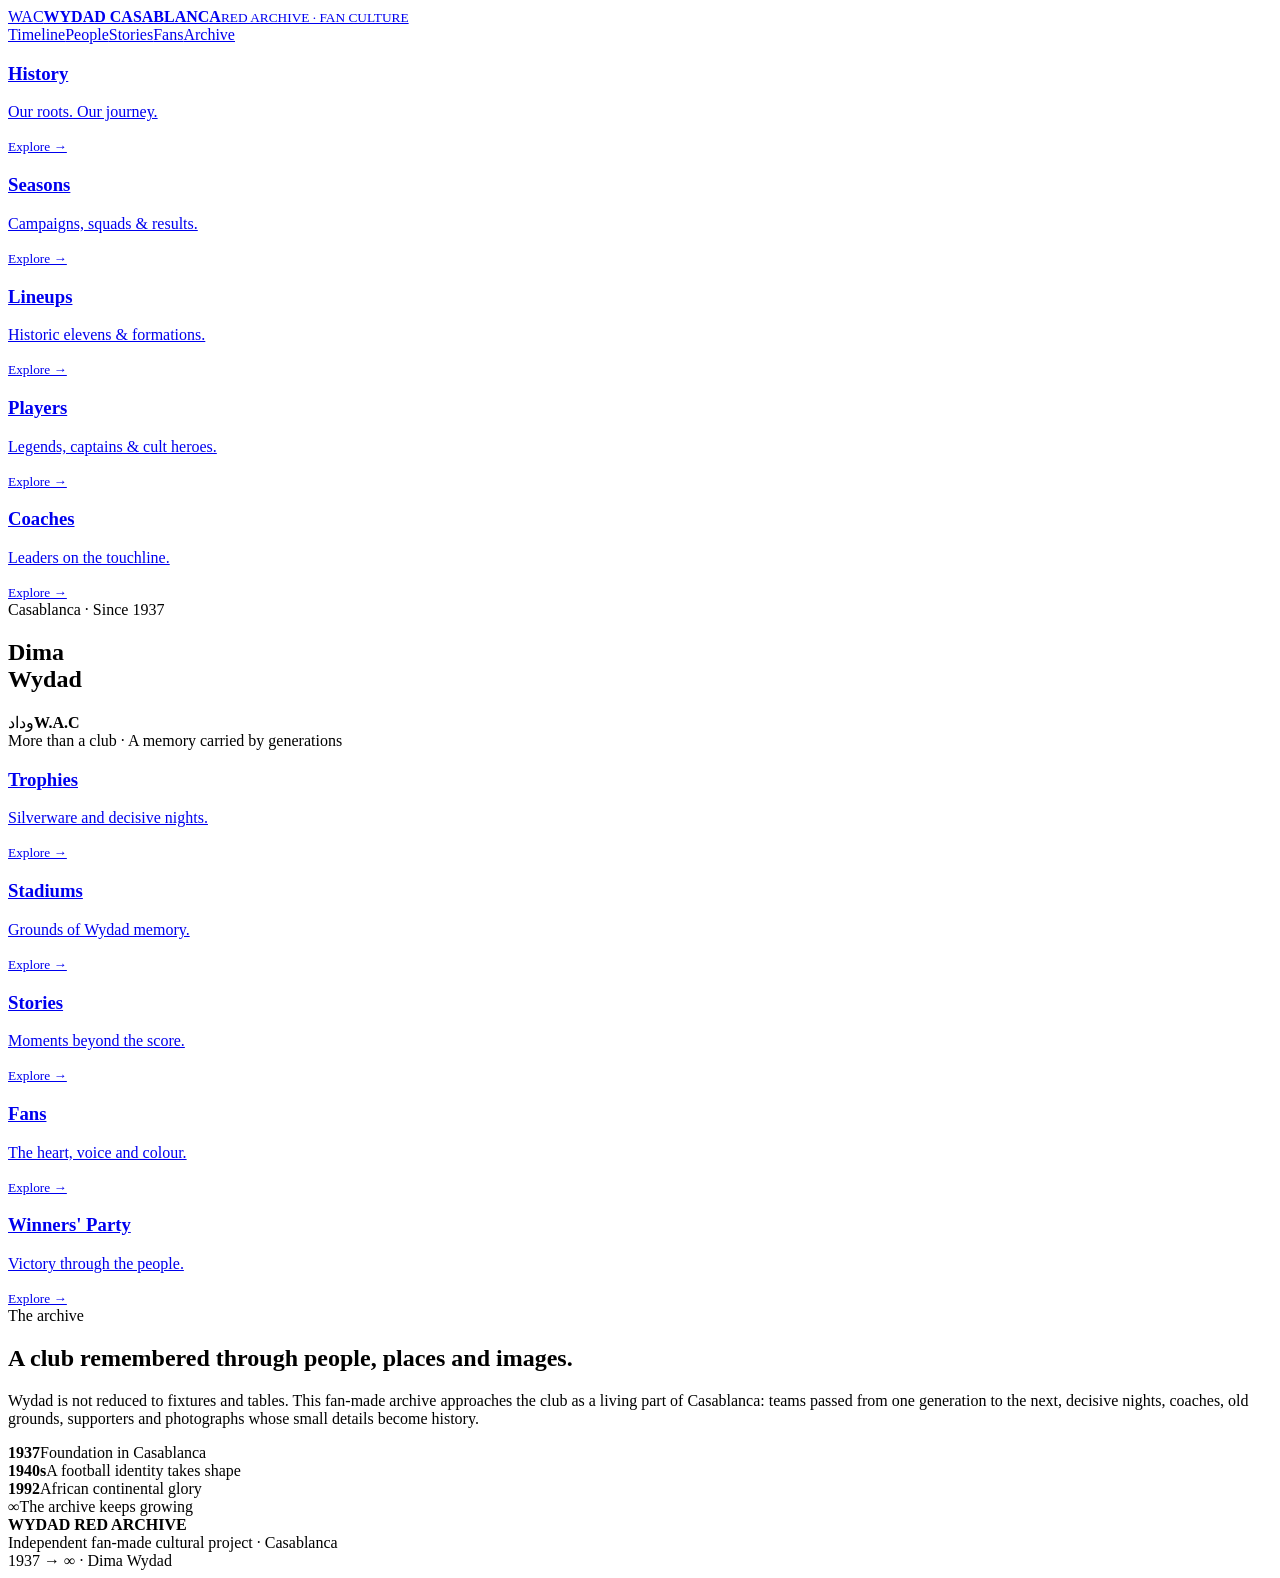
==== index.html @ 5809f703 "Publish Wydad Red Archive homepage" ====
<!doctype html><html lang="en"><head><meta charset="utf-8"><meta name="viewport" content="width=device-width,initial-scale=1"><meta name="theme-color" content="#070707"><title>Wydad Red Archive</title><meta name="description" content="Independent fan-made cultural and historical Wydad Casablanca archive."><link rel="stylesheet" href="site.css"></head><body>
<header class="topbar"><a class="brand" href="./"><span class="miniCrest">WAC</span><span><b>WYDAD CASABLANCA</b><small>RED ARCHIVE · FAN CULTURE</small></span></a><nav class="topnav"><a href="?s=history">Timeline</a><a href="?s=players">People</a><a href="?s=stories">Stories</a><a href="?s=fans">Fans</a><a href="?s=archive">Archive</a></nav></header>
<main id="app"></main><footer class="footer"><div><b>WYDAD RED ARCHIVE</b><br>Independent fan-made cultural project · Casablanca</div><div>1937 → ∞ · Dima Wydad</div></footer>
<script>
const sections={
history:['1937 → today','History','From a Casablanca sporting project to a national and continental institution, Wydad history is a sequence of generations rather than a single list of trophies.'],
seasons:['Campaign by campaign','Seasons','Every season leaves a visual language: a squad, a shirt, a coach, a decisive match and a terrace memory.'],
lineups:['Eleven names, one memory','Lineups','Historic teams become snapshots of an era: positions, shirts, captains, coaches and the tactical identity of each generation.'],
players:['The men in red','Players','Legends, captains, goal scorers, defenders, keepers and cult heroes — the people through whom supporters remember an era.'],
coaches:['Ideas from the touchline','Coaches','Coaches connect eras through ideas, discipline, personality and the teams they shaped.'],
trophies:['Glory','Trophies','Silverware is the visible trace of decisive nights, long campaigns and generations that turned ambition into memory.'],
stadiums:['Places that remember','Stadiums','Stade Philip, Benjelloun and the grounds of Casablanca are more than backdrops: they are part of the club’s visual memory.'],
stories:['Beyond the scoreboard','Stories','Long-form stories connect photographs to human context: a season, a match, a journey, a supporter or a forgotten detail.'],
fans:['The people are the spectacle','Fans','Supporter culture is history in its own right — songs, banners, colour, travel, rituals and collective memory.'],
party:['When Casablanca turns red',"Winners' Party",'Victory is not complete at the final whistle. Streets, terraces, flags, smoke and embraces become part of the title itself.']};
const cards=[['history','History','Our roots. Our journey.','photo2'],['seasons','Seasons','Campaigns, squads & results.','photo3'],['lineups','Lineups','Historic elevens & formations.','photo5'],['players','Players','Legends, captains & cult heroes.','photo4'],['coaches','Coaches','Leaders on the touchline.','photo2'],['trophies','Trophies','Silverware and decisive nights.','photo1'],['stadiums','Stadiums','Grounds of Wydad memory.','photo4'],['stories','Stories','Moments beyond the score.','photo2'],['fans','Fans','The heart, voice and colour.','photo3'],['party',"Winners' Party",'Victory through the people.','photo3']];
function link(s){return '?s='+s}
function home(){let left=cards.slice(0,5),right=cards.slice(5);let c=x=>`<a class="navcard ${x[3]}" href="${link(x[0])}"><h3>${x[1]}</h3><p>${x[2]}</p><small>Explore →</small></a>`;return `<section class="hero"><div class="side">${left.map(c).join('')}</div><div class="centerpiece"><div class="kicker">Casablanca · Since 1937</div><h1 class="hero-title">Dima<br>Wydad</h1><div class="redline"></div><div class="crestMark"><span>وداد</span><b>W.A.C</b></div><div class="tagline">More than a club · A memory carried by generations</div></div><div class="side">${right.map(c).join('')}</div></section><section class="section"><div class="eyebrow">The archive</div><h2>A club remembered through people, places and images.</h2><p class="lede">Wydad is not reduced to fixtures and tables. This fan-made archive approaches the club as a living part of Casablanca: teams passed from one generation to the next, decisive nights, coaches, old grounds, supporters and photographs whose small details become history.</p><div class="timeline"><div class="milestone"><strong>1937</strong><span>Foundation in Casablanca</span></div><div class="milestone"><strong>1940s</strong><span>A football identity takes shape</span></div><div class="milestone"><strong>1992</strong><span>African continental glory</span></div><div class="milestone"><strong>∞</strong><span>The archive keeps growing</span></div></div></section>`}
function page(k){let d=sections[k], imgs=['photo1','photo2','photo3','photo4','photo5','photo1'];return `<section class="pagehead ${k==='fans'||k==='party'?'photo3':k==='trophies'?'photo1':'photo2'}"><div class="copy"><div class="eyebrow">${d[0]}</div><h1>${d[1]}</h1><p>${d[2]}</p></div></section><section class="section"><div class="eyebrow">Curated section</div><h2>${d[1]} through the archive.</h2><p class="lede">This public edition establishes the structure and visual language. Verified names, dates, lineups, oral histories and additional photographs can be added progressively without redesigning the site.</p><div class="cards">${imgs.map((im,i)=>`<article class="card"><div class="img ${im}"></div><div class="body"><h3>${d[1]} · ${String(i+1).padStart(2,'0')}</h3><p>${d[2]}</p></div></article>`).join('')}</div><a class="cta" href="?s=archive">Open archive index →</a></section>`}
const archiveNames=["2003-01-1.jpg","2003-01.jpg","2003-200301.jpg","2003-2003madihi.jpg","2003-nainia-pic.jpg","2004-01-1.jpg","2004-01-2.jpg","2004-01.jpg","2004-deraaoui-pic.jpg","2004-gnf-04-05-0406-06.jpg","2004-talha.jpg","2005-04-01-2005.jpg","2005-16-05-2005b.jpg","2005-pinot-pic.jpg","2006-financebasket.jpg","2006-financefoot.jpg","2007-dsc-3111.jpg","2007-dsc-3152.jpg","2007-dsc-3154.jpg","2007-dsc-3186.jpg","2007-dsc-3213.jpg","2007-dsc-5231-1.jpg","2007-dsc-5336-1.jpg","2007-img-40181.jpg","2007-img-40221.jpg","2009-05012009.jpg","2009-2006-doulyazal-pic.jpg","2009-22072009.jpg","2009-dsc-0003.jpg","2009-dsc-3447.jpg","2010-dsc-6918.jpg","2010-dsc-6945.jpg","2010-dsc7846.jpg","2010-dsc7849.jpg","2010-dsc8072.jpg","2010-gb13122.jpg","2010-gb13138.jpg","2011-berrabeh1.jpg","2011-dsc-0900.jpg","2011-dsc-0944.jpg","2011-dsc-1123.jpg","2011-dsc-1165.jpg","2011-dsc-1195.jpg","2011-dsc-1345.jpg","2011-dsc-1356.jpg","2011-dsc-2023.jpg","2011-dsc-2055.jpg","2011-dsc-2093.jpg","2011-dsc-5005.jpg","2011-dsc-5097.jpg","2011-dsc-5162.jpg","2011-dsc-5221.jpg","2011-dsc-5588.jpg","2011-dsc-5708.jpg","2011-dsc-5855.jpg","2011-dsc-6594.jpg","2011-dsc-7075.jpg","2011-dsc-7209.jpg","2011-dsc0224.jpg","2011-dsc4141.jpg","2011-mat.jpg","basket-2012-basket2.jpg","basket-2012-basket3.jpg","belkhouja-belkhouja-1024.jpg","benjeloun-2007-img-3229.jpg","benjeloun-2010-22112009016.jpg","caf-92-caf-92.jpg","histoire-02.jpg","histoire-03.jpg","histoire-1939.jpg","histoire-1940.jpg","histoire-1941-1942.jpg","histoire-1947-2.jpg","histoire-1947.jpg","histoire-1948.jpg","histoire-1952.jpg","histoire-1953.jpg","histoire-1957.jpg","histoire-1965.jpg","histoire-1966.jpg","histoire-1969.jpg","histoire-1970.jpg","histoire-1971.jpg","histoire-1973.jpg","histoire-1977.jpg","histoire-1978.jpg","histoire-1978historique09.jpg","histoire-1992.jpg","histoire-1998.jpg","histoire-98-99.jpg","histoire-coupe70.jpg","histoire-cup92.jpg","histoire-hassan2-ben.gif","histoire-histoire1.jpg","histoire-histoire1953.jpg","histoire-historique07.jpg","histoire-lineup1966.jpg","histoire-lineup1973.jpg","histoire-ll1966.jpg","histoire-pere-jego.jpg","histoire-wac49.jpg","image1.jpg","philipimage15.jpg","players-benchrifa-bencherifa-1024x768.jpg","players-stademed52.jpg","players-talbi.jpg","stad-philip-philip2.jpg","stad-philip-wac49.jpg"];
function archive(){return `<section class="pagehead photo5"><div class="copy"><div class="eyebrow">Source collection</div><h1>Archive index</h1><p>${archiveNames.length} photographs and records from the supplied Wydad collection, organized as a foundation for a growing digital museum.</p></div></section><section class="section"><div class="archive-list">${archiveNames.map((n,i)=>`<div class="record"><b>${n}</b><small>Wydad archive record · ${String(i+1).padStart(3,'0')}</small></div>`).join('')}</div></section>`}
let s=new URLSearchParams(location.search).get('s');document.getElementById('app').innerHTML=s==='archive'?archive():sections[s]?page(s):home();
</script></body></html>
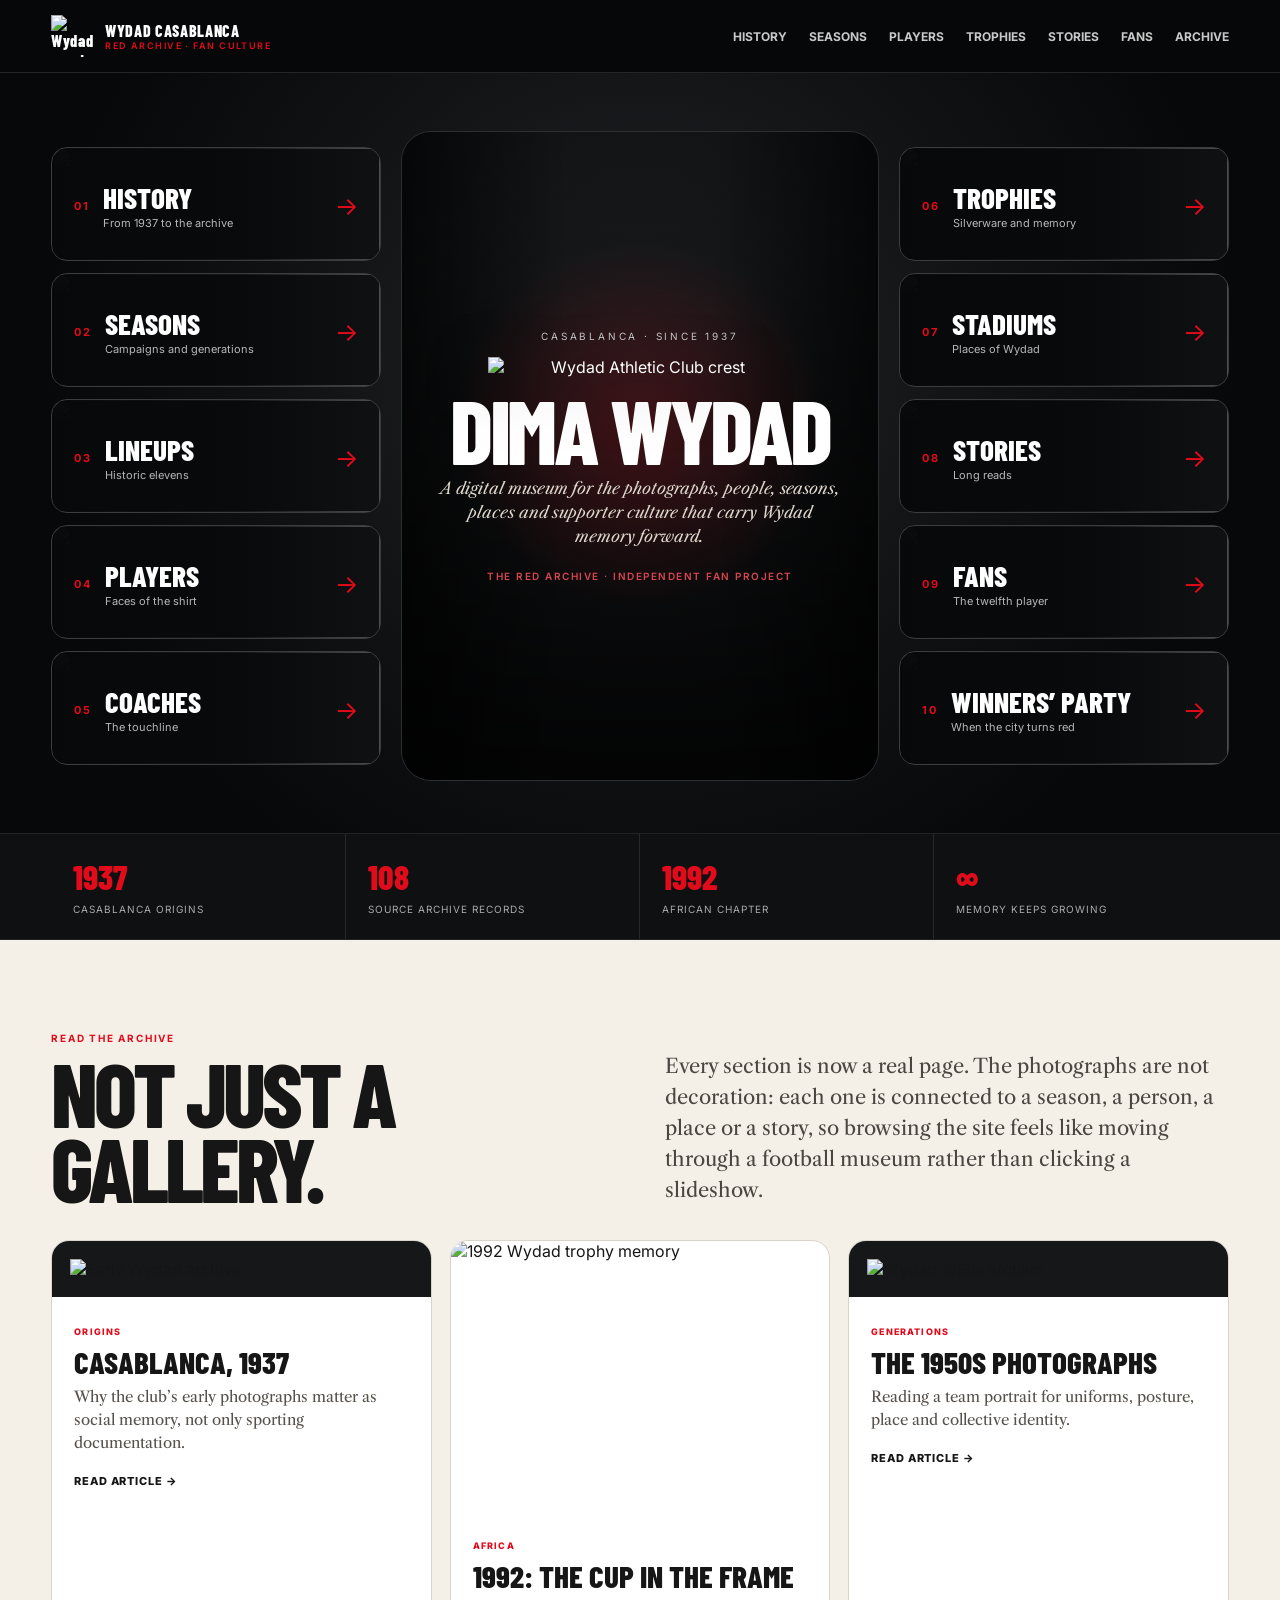
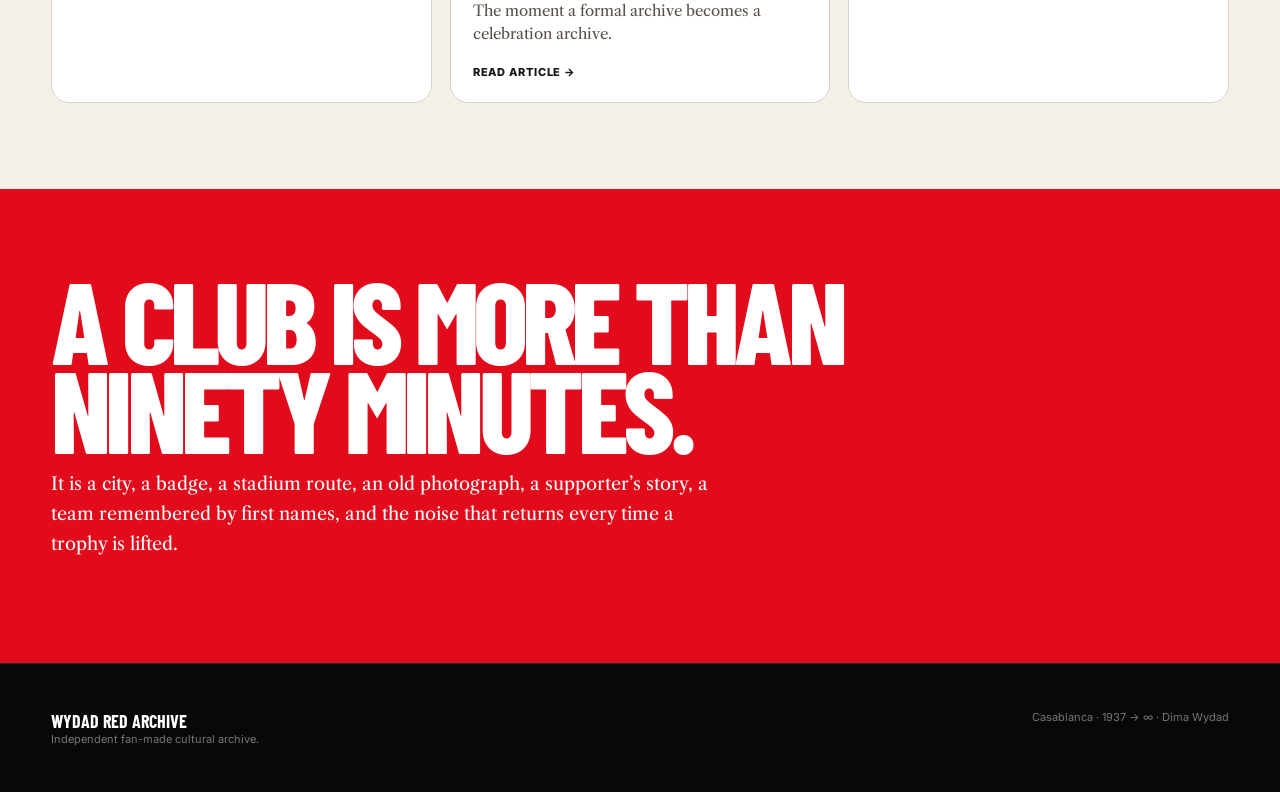
==== commit 379d1e7f: "Add files via upload" ====
--- a/index.html
+++ b/index.html
@@ -1,23 +1,8 @@
-<!doctype html><html lang="en"><head><meta charset="utf-8"><meta name="viewport" content="width=device-width,initial-scale=1"><meta name="theme-color" content="#070707"><title>Wydad Red Archive</title><meta name="description" content="Independent fan-made cultural and historical Wydad Casablanca archive."><link rel="stylesheet" href="site.css"></head><body>
-<header class="topbar"><a class="brand" href="./"><span class="miniCrest">WAC</span><span><b>WYDAD CASABLANCA</b><small>RED ARCHIVE · FAN CULTURE</small></span></a><nav class="topnav"><a href="?s=history">Timeline</a><a href="?s=players">People</a><a href="?s=stories">Stories</a><a href="?s=fans">Fans</a><a href="?s=archive">Archive</a></nav></header>
-<main id="app"></main><footer class="footer"><div><b>WYDAD RED ARCHIVE</b><br>Independent fan-made cultural project · Casablanca</div><div>1937 → ∞ · Dima Wydad</div></footer>
-<script>
-const sections={
-history:['1937 → today','History','From a Casablanca sporting project to a national and continental institution, Wydad history is a sequence of generations rather than a single list of trophies.'],
-seasons:['Campaign by campaign','Seasons','Every season leaves a visual language: a squad, a shirt, a coach, a decisive match and a terrace memory.'],
-lineups:['Eleven names, one memory','Lineups','Historic teams become snapshots of an era: positions, shirts, captains, coaches and the tactical identity of each generation.'],
-players:['The men in red','Players','Legends, captains, goal scorers, defenders, keepers and cult heroes — the people through whom supporters remember an era.'],
-coaches:['Ideas from the touchline','Coaches','Coaches connect eras through ideas, discipline, personality and the teams they shaped.'],
-trophies:['Glory','Trophies','Silverware is the visible trace of decisive nights, long campaigns and generations that turned ambition into memory.'],
-stadiums:['Places that remember','Stadiums','Stade Philip, Benjelloun and the grounds of Casablanca are more than backdrops: they are part of the club’s visual memory.'],
-stories:['Beyond the scoreboard','Stories','Long-form stories connect photographs to human context: a season, a match, a journey, a supporter or a forgotten detail.'],
-fans:['The people are the spectacle','Fans','Supporter culture is history in its own right — songs, banners, colour, travel, rituals and collective memory.'],
-party:['When Casablanca turns red',"Winners' Party",'Victory is not complete at the final whistle. Streets, terraces, flags, smoke and embraces become part of the title itself.']};
-const cards=[['history','History','Our roots. Our journey.','photo2'],['seasons','Seasons','Campaigns, squads & results.','photo3'],['lineups','Lineups','Historic elevens & formations.','photo5'],['players','Players','Legends, captains & cult heroes.','photo4'],['coaches','Coaches','Leaders on the touchline.','photo2'],['trophies','Trophies','Silverware and decisive nights.','photo1'],['stadiums','Stadiums','Grounds of Wydad memory.','photo4'],['stories','Stories','Moments beyond the score.','photo2'],['fans','Fans','The heart, voice and colour.','photo3'],['party',"Winners' Party",'Victory through the people.','photo3']];
-function link(s){return '?s='+s}
-function home(){let left=cards.slice(0,5),right=cards.slice(5);let c=x=>`<a class="navcard ${x[3]}" href="${link(x[0])}"><h3>${x[1]}</h3><p>${x[2]}</p><small>Explore →</small></a>`;return `<section class="hero"><div class="side">${left.map(c).join('')}</div><div class="centerpiece"><div class="kicker">Casablanca · Since 1937</div><h1 class="hero-title">Dima<br>Wydad</h1><div class="redline"></div><div class="crestMark"><span>وداد</span><b>W.A.C</b></div><div class="tagline">More than a club · A memory carried by generations</div></div><div class="side">${right.map(c).join('')}</div></section><section class="section"><div class="eyebrow">The archive</div><h2>A club remembered through people, places and images.</h2><p class="lede">Wydad is not reduced to fixtures and tables. This fan-made archive approaches the club as a living part of Casablanca: teams passed from one generation to the next, decisive nights, coaches, old grounds, supporters and photographs whose small details become history.</p><div class="timeline"><div class="milestone"><strong>1937</strong><span>Foundation in Casablanca</span></div><div class="milestone"><strong>1940s</strong><span>A football identity takes shape</span></div><div class="milestone"><strong>1992</strong><span>African continental glory</span></div><div class="milestone"><strong>∞</strong><span>The archive keeps growing</span></div></div></section>`}
-function page(k){let d=sections[k], imgs=['photo1','photo2','photo3','photo4','photo5','photo1'];return `<section class="pagehead ${k==='fans'||k==='party'?'photo3':k==='trophies'?'photo1':'photo2'}"><div class="copy"><div class="eyebrow">${d[0]}</div><h1>${d[1]}</h1><p>${d[2]}</p></div></section><section class="section"><div class="eyebrow">Curated section</div><h2>${d[1]} through the archive.</h2><p class="lede">This public edition establishes the structure and visual language. Verified names, dates, lineups, oral histories and additional photographs can be added progressively without redesigning the site.</p><div class="cards">${imgs.map((im,i)=>`<article class="card"><div class="img ${im}"></div><div class="body"><h3>${d[1]} · ${String(i+1).padStart(2,'0')}</h3><p>${d[2]}</p></div></article>`).join('')}</div><a class="cta" href="?s=archive">Open archive index →</a></section>`}
-const archiveNames=["2003-01-1.jpg","2003-01.jpg","2003-200301.jpg","2003-2003madihi.jpg","2003-nainia-pic.jpg","2004-01-1.jpg","2004-01-2.jpg","2004-01.jpg","2004-deraaoui-pic.jpg","2004-gnf-04-05-0406-06.jpg","2004-talha.jpg","2005-04-01-2005.jpg","2005-16-05-2005b.jpg","2005-pinot-pic.jpg","2006-financebasket.jpg","2006-financefoot.jpg","2007-dsc-3111.jpg","2007-dsc-3152.jpg","2007-dsc-3154.jpg","2007-dsc-3186.jpg","2007-dsc-3213.jpg","2007-dsc-5231-1.jpg","2007-dsc-5336-1.jpg","2007-img-40181.jpg","2007-img-40221.jpg","2009-05012009.jpg","2009-2006-doulyazal-pic.jpg","2009-22072009.jpg","2009-dsc-0003.jpg","2009-dsc-3447.jpg","2010-dsc-6918.jpg","2010-dsc-6945.jpg","2010-dsc7846.jpg","2010-dsc7849.jpg","2010-dsc8072.jpg","2010-gb13122.jpg","2010-gb13138.jpg","2011-berrabeh1.jpg","2011-dsc-0900.jpg","2011-dsc-0944.jpg","2011-dsc-1123.jpg","2011-dsc-1165.jpg","2011-dsc-1195.jpg","2011-dsc-1345.jpg","2011-dsc-1356.jpg","2011-dsc-2023.jpg","2011-dsc-2055.jpg","2011-dsc-2093.jpg","2011-dsc-5005.jpg","2011-dsc-5097.jpg","2011-dsc-5162.jpg","2011-dsc-5221.jpg","2011-dsc-5588.jpg","2011-dsc-5708.jpg","2011-dsc-5855.jpg","2011-dsc-6594.jpg","2011-dsc-7075.jpg","2011-dsc-7209.jpg","2011-dsc0224.jpg","2011-dsc4141.jpg","2011-mat.jpg","basket-2012-basket2.jpg","basket-2012-basket3.jpg","belkhouja-belkhouja-1024.jpg","benjeloun-2007-img-3229.jpg","benjeloun-2010-22112009016.jpg","caf-92-caf-92.jpg","histoire-02.jpg","histoire-03.jpg","histoire-1939.jpg","histoire-1940.jpg","histoire-1941-1942.jpg","histoire-1947-2.jpg","histoire-1947.jpg","histoire-1948.jpg","histoire-1952.jpg","histoire-1953.jpg","histoire-1957.jpg","histoire-1965.jpg","histoire-1966.jpg","histoire-1969.jpg","histoire-1970.jpg","histoire-1971.jpg","histoire-1973.jpg","histoire-1977.jpg","histoire-1978.jpg","histoire-1978historique09.jpg","histoire-1992.jpg","histoire-1998.jpg","histoire-98-99.jpg","histoire-coupe70.jpg","histoire-cup92.jpg","histoire-hassan2-ben.gif","histoire-histoire1.jpg","histoire-histoire1953.jpg","histoire-historique07.jpg","histoire-lineup1966.jpg","histoire-lineup1973.jpg","histoire-ll1966.jpg","histoire-pere-jego.jpg","histoire-wac49.jpg","image1.jpg","philipimage15.jpg","players-benchrifa-bencherifa-1024x768.jpg","players-stademed52.jpg","players-talbi.jpg","stad-philip-philip2.jpg","stad-philip-wac49.jpg"];
-function archive(){return `<section class="pagehead photo5"><div class="copy"><div class="eyebrow">Source collection</div><h1>Archive index</h1><p>${archiveNames.length} photographs and records from the supplied Wydad collection, organized as a foundation for a growing digital museum.</p></div></section><section class="section"><div class="archive-list">${archiveNames.map((n,i)=>`<div class="record"><b>${n}</b><small>Wydad archive record · ${String(i+1).padStart(3,'0')}</small></div>`).join('')}</div></section>`}
-let s=new URLSearchParams(location.search).get('s');document.getElementById('app').innerHTML=s==='archive'?archive():sections[s]?page(s):home();
-</script></body></html>+<!doctype html><html lang="en"><head><meta charset="utf-8"><meta name="viewport" content="width=device-width,initial-scale=1"><meta name="theme-color" content="#08090a"><title>Home — Wydad Red Archive</title><meta name="description" content="Independent fan-made archive about Wydad Casablanca history, players, seasons, places and supporter culture."><link rel="stylesheet" href="site.css"></head><body><header class="top"><div class="shell topin"><a class="brand" href="index.html"><img src="assets/images/wydad-logo.svg" alt="Wydad crest"><span>WYDAD CASABLANCA<small>RED ARCHIVE · FAN CULTURE</small></span></a><nav class="nav"><a class="" href="history.html">History</a><a class="" href="seasons.html">Seasons</a><a class="" href="players.html">Players</a><a class="" href="trophies.html">Trophies</a><a class="" href="stories.html">Stories</a><a class="" href="fans.html">Fans</a><a class="" href="archive.html">Archive</a></nav></div></header><main><section class="portal"><div class="shell portal-grid"><div class="stack"><a class="navcard" href="history.html"><img src="assets/images/histoire-02.jpg" alt=""><div class="in"><span class="num">01</span><div><h3>History</h3><p>From 1937 to the archive</p></div><span class="arrow">→</span></div></a><a class="navcard" href="seasons.html"><img src="assets/images/2011-dsc-0944.jpg" alt=""><div class="in"><span class="num">02</span><div><h3>Seasons</h3><p>Campaigns and generations</p></div><span class="arrow">→</span></div></a><a class="navcard" href="lineups.html"><img src="assets/images/histoire-lineup1973.jpg" alt=""><div class="in"><span class="num">03</span><div><h3>Lineups</h3><p>Historic elevens</p></div><span class="arrow">→</span></div></a><a class="navcard" href="players.html"><img src="assets/images/players-benchrifa-bencherifa-1024x768.jpg" alt=""><div class="in"><span class="num">04</span><div><h3>Players</h3><p>Faces of the shirt</p></div><span class="arrow">→</span></div></a><a class="navcard" href="coaches.html"><img src="assets/images/histoire-pere-jego.jpg" alt=""><div class="in"><span class="num">05</span><div><h3>Coaches</h3><p>The touchline</p></div><span class="arrow">→</span></div></a></div><div class="core"><div class="corein"><div class="kicker">Casablanca · since 1937</div><img class="crest" src="assets/images/wydad-logo.svg" alt="Wydad Athletic Club crest"><h1>Dima Wydad</h1><p>A digital museum for the photographs, people, seasons, places and supporter culture that carry Wydad memory forward.</p><div class="meta">THE RED ARCHIVE · INDEPENDENT FAN PROJECT</div></div></div><div class="stack"><a class="navcard" href="trophies.html"><img src="assets/images/caf-92-caf-92.jpg" alt=""><div class="in"><span class="num">06</span><div><h3>Trophies</h3><p>Silverware and memory</p></div><span class="arrow">→</span></div></a><a class="navcard" href="stadiums.html"><img src="assets/images/stad-philip-philip2.jpg" alt=""><div class="in"><span class="num">07</span><div><h3>Stadiums</h3><p>Places of Wydad</p></div><span class="arrow">→</span></div></a><a class="navcard" href="stories.html"><img src="assets/images/histoire-1952.jpg" alt=""><div class="in"><span class="num">08</span><div><h3>Stories</h3><p>Long reads</p></div><span class="arrow">→</span></div></a><a class="navcard" href="fans.html"><img src="assets/images/2011-dsc-5162.jpg" alt=""><div class="in"><span class="num">09</span><div><h3>Fans</h3><p>The twelfth player</p></div><span class="arrow">→</span></div></a><a class="navcard" href="party.html"><img src="assets/images/2011-dsc-5221.jpg" alt=""><div class="in"><span class="num">10</span><div><h3>Winners’ Party</h3><p>When the city turns red</p></div><span class="arrow">→</span></div></a></div></div></section>
+<section class="bar"><div class="shell barin"><div class="stat"><b>1937</b><span>Casablanca origins</span></div><div class="stat"><b>108</b><span>Source archive records</span></div><div class="stat"><b>1992</b><span>African chapter</span></div><div class="stat"><b>∞</b><span>Memory keeps growing</span></div></div></section>
+<section class="section paper"><div class="shell"><div class="sectionhead"><div><span class="eyebrow">Read the archive</span><h2>Not just a gallery.</h2></div><p>Every section is now a real page. The photographs are not decoration: each one is connected to a season, a person, a place or a story, so browsing the site feels like moving through a football museum rather than clicking a slideshow.</p></div><div class="featuregrid">
+<a class="feature" href="stories/casablanca-1937.html"><img class="natural" src="assets/images/histoire-1947.jpg" alt="Early Wydad archive"><div class="featurecopy"><span class="tag">Origins</span><h3>Casablanca, 1937</h3><p>Why the club’s early photographs matter as social memory, not only sporting documentation.</p><span class="read">Read article →</span></div></a>
+<a class="feature" href="stories/africa-1992.html"><img src="assets/images/histoire-cup92.jpg" alt="1992 Wydad trophy memory"><div class="featurecopy"><span class="tag">Africa</span><h3>1992: the cup in the frame</h3><p>The moment a formal archive becomes a celebration archive.</p><span class="read">Read article →</span></div></a>
+<a class="feature" href="stories/generations-1950s.html"><img class="natural" src="assets/images/histoire-1957.jpg" alt="Wydad 1950s archive"><div class="featurecopy"><span class="tag">Generations</span><h3>The 1950s photographs</h3><p>Reading a team portrait for uniforms, posture, place and collective identity.</p><span class="read">Read article →</span></div></a>
+</div></div></section>
+<section class="manifesto"><div class="shell"><blockquote>A club is more than ninety minutes.</blockquote><p>It is a city, a badge, a stadium route, an old photograph, a supporter’s story, a team remembered by first names, and the noise that returns every time a trophy is lifted.</p></div></section></main><footer class="footer"><div class="shell footerin"><div><b>Wydad Red Archive</b><br>Independent fan-made cultural archive.</div><div>Casablanca · 1937 → ∞ · Dima Wydad</div></div></footer></body></html>
--- a/site.css
+++ b/site.css
@@ -0,0 +1,5 @@
+@import url('https://fonts.googleapis.com/css2?family=Barlow+Condensed:wght@500;600;700;800&family=Inter:wght@400;500;600;700&family=Libre+Caslon+Text:ital,wght@0,400;0,700;1,400&display=swap');
+:root{--red:#e10b1b;--red2:#a30613;--ink:#0a0b0c;--ink2:#151719;--paper:#f4f0e8;--white:#fff;--muted:#a9aaad;--line:#2a2c2f;--display:'Barlow Condensed',Impact,sans-serif;--sans:Inter,Arial,sans-serif;--serif:'Libre Caslon Text',Georgia,serif}
+*{box-sizing:border-box}html{scroll-behavior:smooth}body{margin:0;background:var(--ink);color:#fff;font-family:var(--sans)}a{color:inherit;text-decoration:none}img{display:block;max-width:100%}.shell{width:min(1180px,92vw);margin:auto}.top{position:sticky;top:0;z-index:50;background:rgba(7,8,9,.94);backdrop-filter:blur(12px);border-bottom:1px solid #232528}.topin{height:72px;display:flex;align-items:center;justify-content:space-between;gap:28px}.brand{display:flex;align-items:center;gap:12px;font-family:var(--display);font-weight:800;letter-spacing:.04em}.brand img{width:42px;height:42px}.brand small{display:block;color:var(--red);font:600 9px var(--sans);letter-spacing:.16em}.nav{display:flex;gap:22px;font-size:12px;font-weight:700;text-transform:uppercase}.nav a{opacity:.78}.nav a:hover,.nav a.active{opacity:1;color:#fff}.nav a:hover:after,.nav a.active:after{content:'';display:block;height:2px;background:var(--red);margin-top:8px}.portal{padding:28px 0 22px;background:radial-gradient(circle at 50% 38%,#24272a 0,#111315 42%,#070809 75%);min-height:760px;display:grid;align-items:center}.portal-grid{display:grid;grid-template-columns:minmax(250px,1fr) minmax(390px,1.45fr) minmax(250px,1fr);gap:20px;align-items:center}.stack{display:grid;gap:12px}.navcard{position:relative;min-height:114px;border:1px solid #393c40;border-radius:16px;overflow:hidden;background:#111315;isolation:isolate}.navcard img{position:absolute;inset:0;width:100%;height:100%;object-fit:cover;filter:grayscale(.55) contrast(1.08);opacity:.42;z-index:-2}.navcard:after{content:'';position:absolute;inset:0;background:linear-gradient(90deg,rgba(7,8,9,.98) 0,rgba(7,8,9,.84) 58%,rgba(7,8,9,.2));z-index:-1}.navcard .in{padding:22px 22px 18px;display:flex;align-items:center;gap:14px;height:100%}.num{color:var(--red);font:700 11px var(--sans);letter-spacing:.14em}.navcard h3{font:800 29px/1 var(--display);text-transform:uppercase;margin:0 0 4px}.navcard p{margin:0;color:#b5b7ba;font-size:11px}.arrow{margin-left:auto;font-size:25px;color:var(--red);transition:.2s}.navcard:hover{border-color:#72767c;transform:translateY(-2px)}.navcard:hover .arrow{transform:translateX(4px)}.core{min-height:650px;border:1px solid #2d3033;border-radius:30px;display:grid;place-items:center;text-align:center;position:relative;overflow:hidden;background:linear-gradient(180deg,rgba(0,0,0,.18),rgba(0,0,0,.75)),url('assets/images/2011-dsc-5588.webp') center/cover}.core:before{content:'';position:absolute;inset:0;background:radial-gradient(circle at 50% 45%,rgba(225,11,27,.22),transparent 43%),linear-gradient(90deg,rgba(0,0,0,.6),transparent 35%,transparent 65%,rgba(0,0,0,.6))}.corein{position:relative;z-index:2;padding:35px}.crest{width:min(340px,75%);margin:15px auto 18px;filter:drop-shadow(0 15px 30px rgba(0,0,0,.7))}.kicker{font-size:10px;text-transform:uppercase;letter-spacing:.28em;color:#c4c6c8}.core h1{font:800 clamp(62px,7vw,106px)/.78 var(--display);text-transform:uppercase;letter-spacing:-.04em;margin:17px 0 12px}.core p{font:italic 16px/1.5 var(--serif);color:#ddd6cc;max-width:520px;margin:auto}.core .meta{margin-top:22px;font:600 10px var(--sans);letter-spacing:.15em;color:#d74651}.bar{border-top:1px solid #222;border-bottom:1px solid #222;background:#0e1011}.barin{display:grid;grid-template-columns:repeat(4,1fr)}.stat{padding:22px;border-right:1px solid #26282b}.stat:last-child{border-right:0}.stat b{font:800 34px var(--display);color:var(--red);display:block}.stat span{font-size:10px;color:#aaa;text-transform:uppercase;letter-spacing:.1em}.section{padding:86px 0}.paper{background:var(--paper);color:#161616}.sectionhead{display:grid;grid-template-columns:1fr 1fr;gap:50px;margin-bottom:34px;align-items:end}.eyebrow{color:var(--red);font-size:10px;text-transform:uppercase;letter-spacing:.18em;font-weight:700}.sectionhead h2,.pagehero h1{font:800 clamp(58px,7vw,102px)/.84 var(--display);letter-spacing:-.045em;text-transform:uppercase;margin:9px 0 0}.sectionhead p{font:20px/1.55 var(--serif);margin:0;color:#4a4641}.featuregrid{display:grid;grid-template-columns:repeat(12,1fr);gap:18px}.feature{grid-column:span 4;background:#fff;border:1px solid #d9d4cb;border-radius:18px;overflow:hidden}.feature img{width:100%;height:270px;object-fit:cover}.feature .natural{height:auto;max-height:340px;object-fit:contain;background:#151719;padding:18px}.featurecopy{padding:22px}.feature h3{font:800 31px/1 var(--display);text-transform:uppercase;margin:7px 0 8px}.feature p{font:15px/1.55 var(--serif);color:#57514b;margin:0 0 15px}.tag{font-size:9px;letter-spacing:.13em;text-transform:uppercase;color:var(--red);font-weight:800}.read{font-size:11px;font-weight:800;text-transform:uppercase;letter-spacing:.08em}.manifesto{padding:86px 0;background:var(--red);color:#fff}.manifesto blockquote{font:800 clamp(60px,9vw,138px)/.77 var(--display);letter-spacing:-.05em;text-transform:uppercase;margin:0;max-width:1050px}.manifesto p{max-width:680px;font:18px/1.65 var(--serif)}.pagehero{padding:92px 0 58px;border-bottom:1px solid #25272a;background:radial-gradient(circle at 80% 20%,rgba(225,11,27,.18),transparent 30%),#0a0b0c}.pagehero .dek{max-width:820px;font:22px/1.5 var(--serif);color:#c4bdb5}.content{padding:70px 0}.articlegrid{display:grid;grid-template-columns:minmax(0,1.6fr) minmax(240px,.6fr);gap:70px}.prose{font:18px/1.8 var(--serif);color:#d9d7d3}.prose p{margin:0 0 1.35em}.prose h2{font:800 42px/1 var(--display);text-transform:uppercase;color:#fff;margin:1.5em 0 .5em}.prose .lead{font-size:25px;color:#fff}.archivefigure{margin:34px 0;padding:18px;background:#111315;border:1px solid #2d3033;border-radius:16px}.archivefigure img{margin:auto;max-height:680px;object-fit:contain}.archivefigure figcaption{font:10px/1.5 var(--sans);color:#85888c;margin-top:12px;letter-spacing:.04em}.aside{position:sticky;top:96px;height:max-content;border-top:2px solid var(--red);padding-top:18px}.aside h4{font:800 24px var(--display);text-transform:uppercase;margin:0 0 12px}.aside ul{list-style:none;padding:0;margin:0}.aside li{border-bottom:1px solid #26282b;padding:11px 0;font-size:12px}.aside a:hover{color:var(--red)}.timeline{display:grid;gap:0}.timeline article{display:grid;grid-template-columns:140px 1fr;gap:30px;padding:28px 0;border-top:1px solid #2a2c2f}.timeline .year{font:800 46px var(--display);color:var(--red)}.timeline h3{font:800 30px var(--display);text-transform:uppercase;margin:3px 0 5px}.timeline p{font:16px/1.65 var(--serif);color:#c7c3be;margin:0}.gallery{display:grid;grid-template-columns:repeat(3,1fr);gap:16px}.gallery a{background:#111315;border:1px solid #2b2d30;border-radius:13px;overflow:hidden}.gallery img{width:100%;height:245px;object-fit:cover}.gallery .natural{object-fit:contain;background:#1a1c1e;padding:12px}.cap{padding:14px}.cap b{font:700 19px var(--display);text-transform:uppercase}.cap span{display:block;color:#777;font-size:9px;margin-top:5px;text-transform:uppercase;letter-spacing:.08em}.partyhero{min-height:72vh;display:grid;place-items:center;text-align:center;background:linear-gradient(0deg,rgba(0,0,0,.85),rgba(0,0,0,.05)),url('assets/images/2011-dsc-5221.webp') center/cover;position:relative}.partyhero h1{font:800 clamp(80px,14vw,190px)/.72 var(--display);text-transform:uppercase;letter-spacing:-.06em;margin:0;text-shadow:0 8px 30px #000}.partyhero p{font:20px/1.5 var(--serif);max-width:700px;margin:20px auto}.btn{display:inline-block;border:1px solid #fff;border-radius:999px;padding:11px 18px;font-size:10px;font-weight:800;letter-spacing:.1em;text-transform:uppercase}.btn:hover{background:#fff;color:#111}.footer{padding:46px 0;border-top:1px solid #232528;background:#070809;color:#777;font-size:11px}.footerin{display:flex;justify-content:space-between;gap:30px}.footer b{color:#fff;font:700 18px var(--display);text-transform:uppercase}.notice{background:#151719;border-left:3px solid var(--red);padding:16px 18px;color:#aeb0b3;font-size:12px;margin:24px 0}.storycards{display:grid;grid-template-columns:repeat(2,1fr);gap:20px}.storycard{display:grid;grid-template-columns:180px 1fr;border:1px solid #2b2d30;border-radius:16px;overflow:hidden;background:#111315}.storycard img{width:100%;height:100%;min-height:180px;object-fit:cover}.storycard .scopy{padding:22px}.storycard h3{font:800 30px/1 var(--display);text-transform:uppercase;margin:6px 0}.storycard p{color:#aaa;font:14px/1.55 var(--serif)}
+@media(max-width:1000px){.portal-grid{grid-template-columns:1fr 1fr}.core{grid-column:1/-1;grid-row:1;min-height:560px}.stack{grid-row:2}.sectionhead,.articlegrid{grid-template-columns:1fr}.aside{position:static}.feature{grid-column:span 6}.gallery{grid-template-columns:repeat(2,1fr)}.storycards{grid-template-columns:1fr}.nav{overflow:auto;max-width:62vw}.barin{grid-template-columns:repeat(2,1fr)}}
+@media(max-width:650px){.nav{display:none}.topin{height:64px}.portal{padding-top:16px}.portal-grid{grid-template-columns:1fr}.core{grid-column:1;min-height:430px;border-radius:20px}.stack{grid-column:1}.navcard{min-height:96px}.crest{width:230px}.core h1{font-size:64px}.barin{grid-template-columns:1fr 1fr}.stat{padding:16px}.section{padding:58px 0}.sectionhead{gap:18px}.featuregrid{display:block}.feature{margin-bottom:16px}.feature img{height:240px}.articlegrid{gap:30px}.prose{font-size:17px}.timeline article{grid-template-columns:1fr;gap:6px}.gallery{grid-template-columns:1fr}.storycard{grid-template-columns:1fr}.storycard img{height:220px}.footerin{display:block}.footerin>div+div{margin-top:18px}}
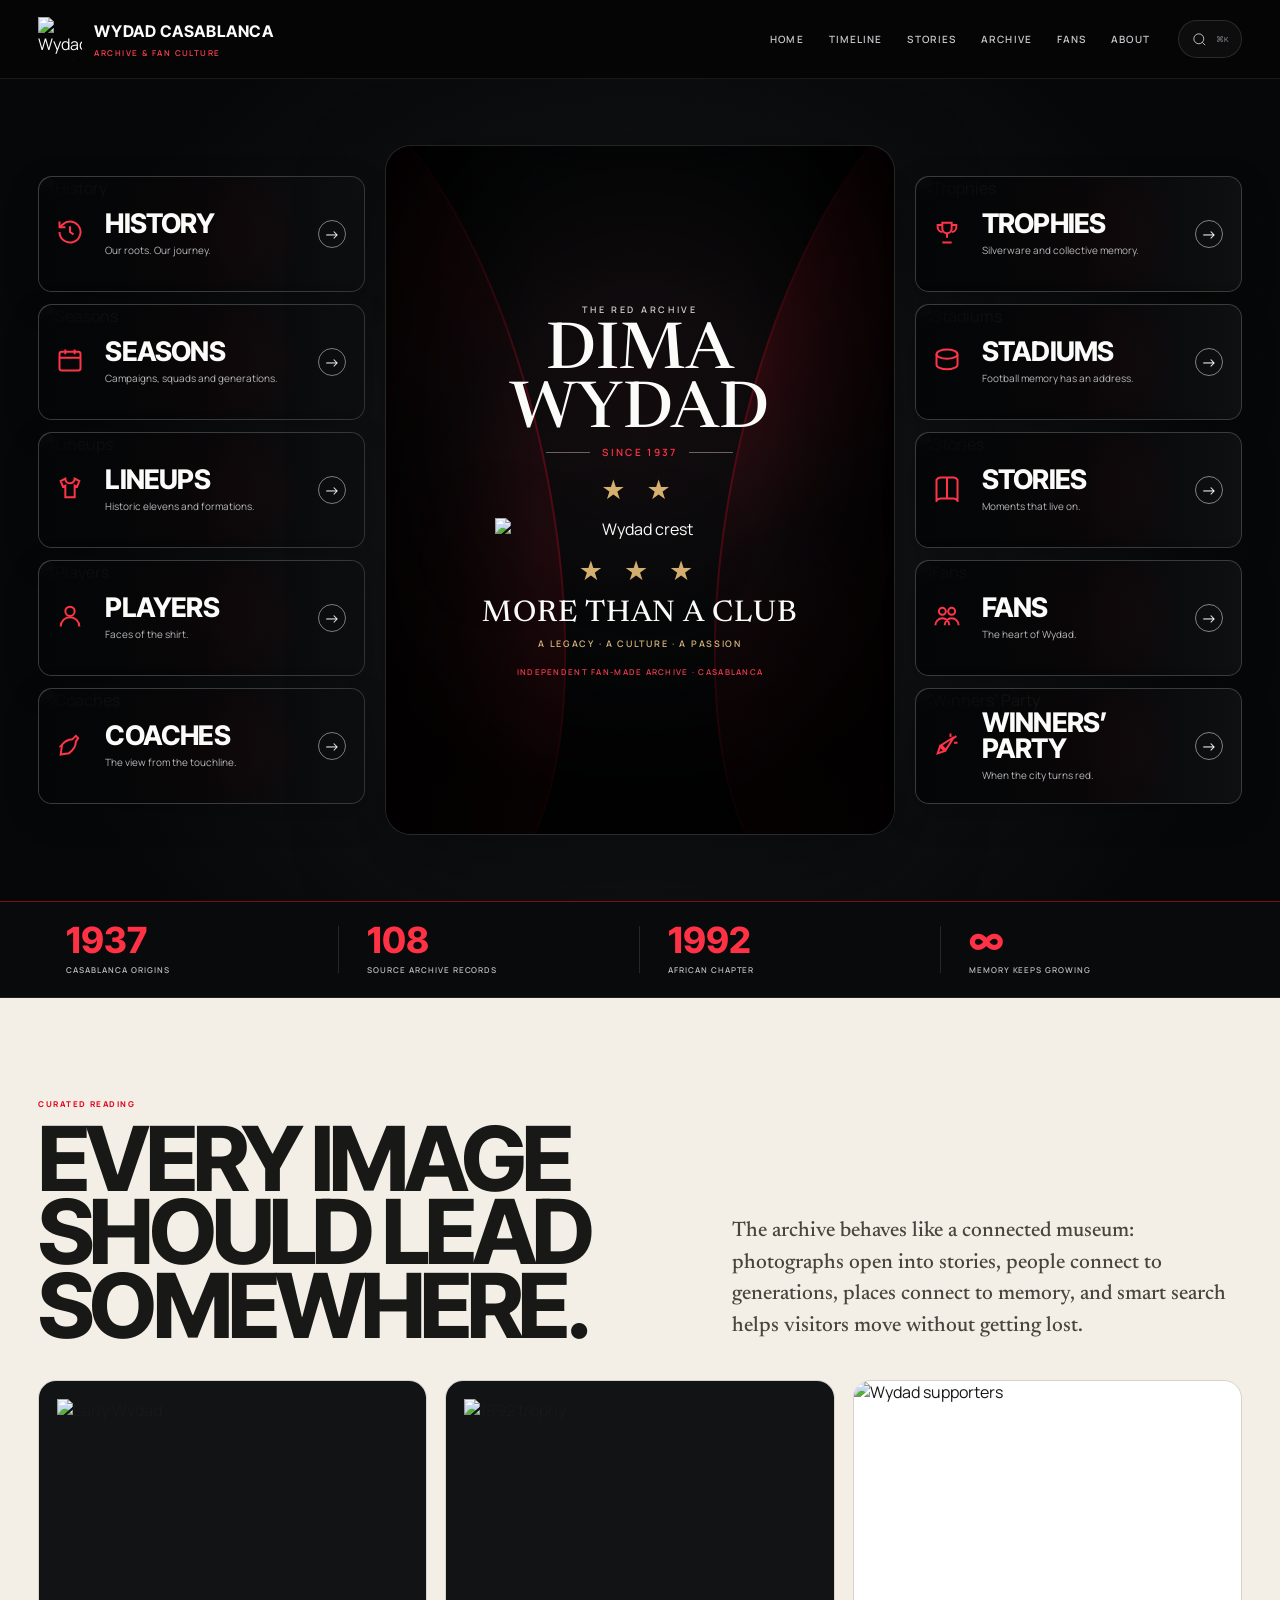
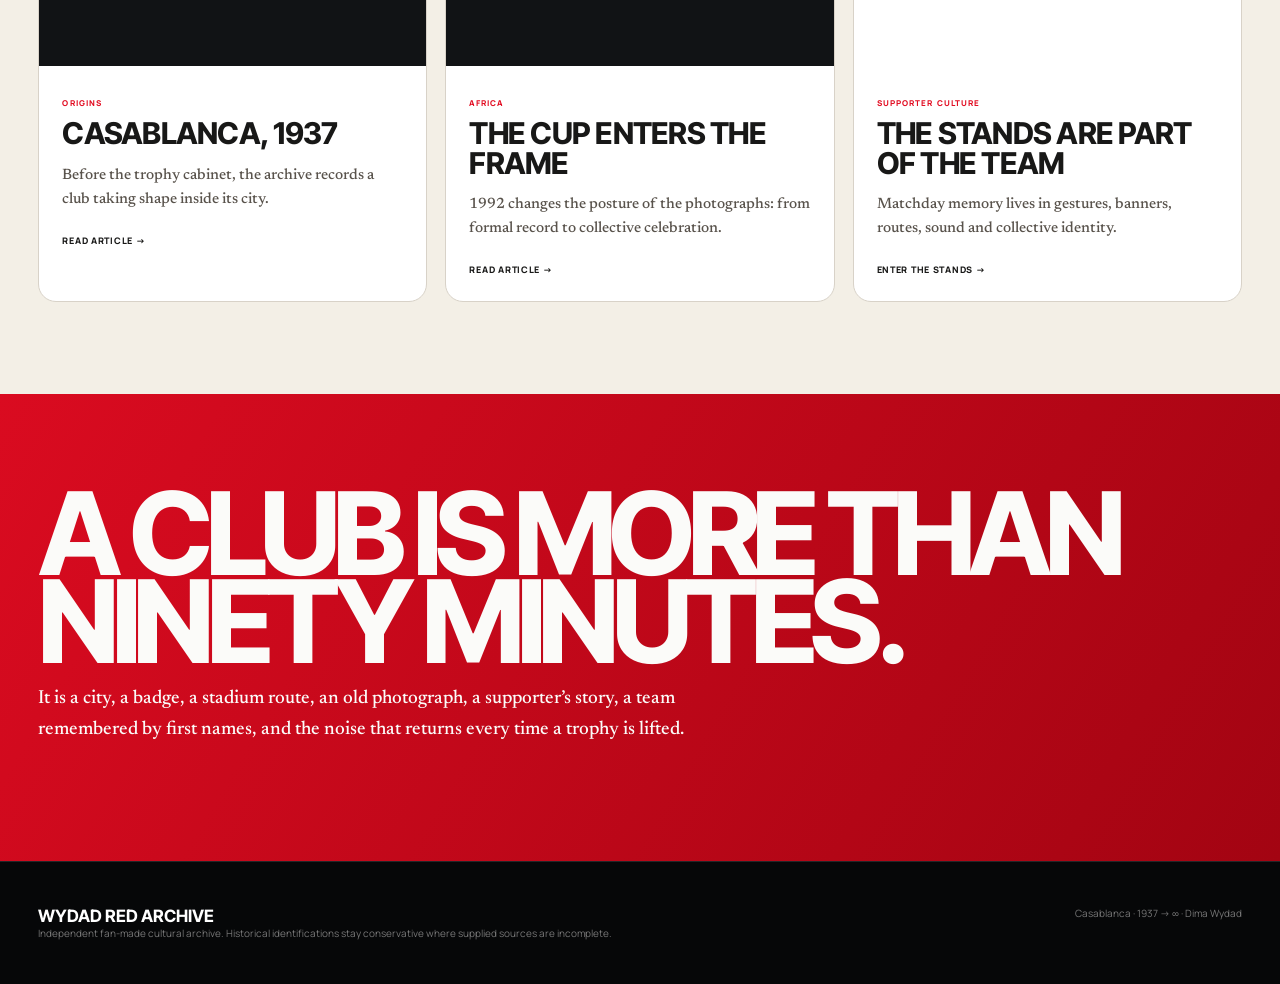
==== commit ff7fa17b: "V4: rebuild homepage as premium archive portal" ====
--- a/index.html
+++ b/index.html
@@ -1,8 +1 @@
-<!doctype html><html lang="en"><head><meta charset="utf-8"><meta name="viewport" content="width=device-width,initial-scale=1"><meta name="theme-color" content="#08090a"><title>Home — Wydad Red Archive</title><meta name="description" content="Independent fan-made archive about Wydad Casablanca history, players, seasons, places and supporter culture."><link rel="stylesheet" href="site.css"></head><body><header class="top"><div class="shell topin"><a class="brand" href="index.html"><img src="assets/images/wydad-logo.svg" alt="Wydad crest"><span>WYDAD CASABLANCA<small>RED ARCHIVE · FAN CULTURE</small></span></a><nav class="nav"><a class="" href="history.html">History</a><a class="" href="seasons.html">Seasons</a><a class="" href="players.html">Players</a><a class="" href="trophies.html">Trophies</a><a class="" href="stories.html">Stories</a><a class="" href="fans.html">Fans</a><a class="" href="archive.html">Archive</a></nav></div></header><main><section class="portal"><div class="shell portal-grid"><div class="stack"><a class="navcard" href="history.html"><img src="assets/images/histoire-02.jpg" alt=""><div class="in"><span class="num">01</span><div><h3>History</h3><p>From 1937 to the archive</p></div><span class="arrow">→</span></div></a><a class="navcard" href="seasons.html"><img src="assets/images/2011-dsc-0944.jpg" alt=""><div class="in"><span class="num">02</span><div><h3>Seasons</h3><p>Campaigns and generations</p></div><span class="arrow">→</span></div></a><a class="navcard" href="lineups.html"><img src="assets/images/histoire-lineup1973.jpg" alt=""><div class="in"><span class="num">03</span><div><h3>Lineups</h3><p>Historic elevens</p></div><span class="arrow">→</span></div></a><a class="navcard" href="players.html"><img src="assets/images/players-benchrifa-bencherifa-1024x768.jpg" alt=""><div class="in"><span class="num">04</span><div><h3>Players</h3><p>Faces of the shirt</p></div><span class="arrow">→</span></div></a><a class="navcard" href="coaches.html"><img src="assets/images/histoire-pere-jego.jpg" alt=""><div class="in"><span class="num">05</span><div><h3>Coaches</h3><p>The touchline</p></div><span class="arrow">→</span></div></a></div><div class="core"><div class="corein"><div class="kicker">Casablanca · since 1937</div><img class="crest" src="assets/images/wydad-logo.svg" alt="Wydad Athletic Club crest"><h1>Dima Wydad</h1><p>A digital museum for the photographs, people, seasons, places and supporter culture that carry Wydad memory forward.</p><div class="meta">THE RED ARCHIVE · INDEPENDENT FAN PROJECT</div></div></div><div class="stack"><a class="navcard" href="trophies.html"><img src="assets/images/caf-92-caf-92.jpg" alt=""><div class="in"><span class="num">06</span><div><h3>Trophies</h3><p>Silverware and memory</p></div><span class="arrow">→</span></div></a><a class="navcard" href="stadiums.html"><img src="assets/images/stad-philip-philip2.jpg" alt=""><div class="in"><span class="num">07</span><div><h3>Stadiums</h3><p>Places of Wydad</p></div><span class="arrow">→</span></div></a><a class="navcard" href="stories.html"><img src="assets/images/histoire-1952.jpg" alt=""><div class="in"><span class="num">08</span><div><h3>Stories</h3><p>Long reads</p></div><span class="arrow">→</span></div></a><a class="navcard" href="fans.html"><img src="assets/images/2011-dsc-5162.jpg" alt=""><div class="in"><span class="num">09</span><div><h3>Fans</h3><p>The twelfth player</p></div><span class="arrow">→</span></div></a><a class="navcard" href="party.html"><img src="assets/images/2011-dsc-5221.jpg" alt=""><div class="in"><span class="num">10</span><div><h3>Winners’ Party</h3><p>When the city turns red</p></div><span class="arrow">→</span></div></a></div></div></section>
-<section class="bar"><div class="shell barin"><div class="stat"><b>1937</b><span>Casablanca origins</span></div><div class="stat"><b>108</b><span>Source archive records</span></div><div class="stat"><b>1992</b><span>African chapter</span></div><div class="stat"><b>∞</b><span>Memory keeps growing</span></div></div></section>
-<section class="section paper"><div class="shell"><div class="sectionhead"><div><span class="eyebrow">Read the archive</span><h2>Not just a gallery.</h2></div><p>Every section is now a real page. The photographs are not decoration: each one is connected to a season, a person, a place or a story, so browsing the site feels like moving through a football museum rather than clicking a slideshow.</p></div><div class="featuregrid">
-<a class="feature" href="stories/casablanca-1937.html"><img class="natural" src="assets/images/histoire-1947.jpg" alt="Early Wydad archive"><div class="featurecopy"><span class="tag">Origins</span><h3>Casablanca, 1937</h3><p>Why the club’s early photographs matter as social memory, not only sporting documentation.</p><span class="read">Read article →</span></div></a>
-<a class="feature" href="stories/africa-1992.html"><img src="assets/images/histoire-cup92.jpg" alt="1992 Wydad trophy memory"><div class="featurecopy"><span class="tag">Africa</span><h3>1992: the cup in the frame</h3><p>The moment a formal archive becomes a celebration archive.</p><span class="read">Read article →</span></div></a>
-<a class="feature" href="stories/generations-1950s.html"><img class="natural" src="assets/images/histoire-1957.jpg" alt="Wydad 1950s archive"><div class="featurecopy"><span class="tag">Generations</span><h3>The 1950s photographs</h3><p>Reading a team portrait for uniforms, posture, place and collective identity.</p><span class="read">Read article →</span></div></a>
-</div></div></section>
-<section class="manifesto"><div class="shell"><blockquote>A club is more than ninety minutes.</blockquote><p>It is a city, a badge, a stadium route, an old photograph, a supporter’s story, a team remembered by first names, and the noise that returns every time a trophy is lifted.</p></div></section></main><footer class="footer"><div class="shell footerin"><div><b>Wydad Red Archive</b><br>Independent fan-made cultural archive.</div><div>Casablanca · 1937 → ∞ · Dima Wydad</div></div></footer></body></html>+<!doctype html><html lang="en"><head><meta charset="utf-8"><meta name="viewport" content="width=device-width,initial-scale=1"><meta name="theme-color" content="#070809"><title>Wydad Red Archive — Casablanca 1937 → ∞</title><meta name="description" content="Independent fan-made Wydad Casablanca cultural archive: history, photographs, people, places and supporter memory."><link rel="preconnect" href="https://fonts.googleapis.com"><link rel="preconnect" href="https://fonts.gstatic.com" crossorigin><link rel="stylesheet" href="site.css"></head><body data-tags="home,archive,wydad"><header class="top"><div class="shell topin"><a class="brand" href="index.html"><img src="assets/svgimg/wydad-logo.svg" alt="Wydad crest"><span><strong>WYDAD CASABLANCA</strong><small>ARCHIVE &amp; FAN CULTURE</small></span></a><nav class="nav"><a href="index.html">Home</a><a href="history.html">Timeline</a><a href="stories.html">Stories</a><a href="archive.html">Archive</a><a href="fans.html">Fans</a><a href="about.html">About</a></nav><div class="actions"><button class="iconbtn search-trigger" aria-label="Search"><svg viewBox="0 0 24 24" fill="none" stroke="currentColor"><circle cx="11" cy="11" r="7"/><path d="m20 20-4-4"/></svg><kbd>⌘K</kbd></button><button class="iconbtn menubtn" aria-label="Menu"><svg viewBox="0 0 24 24" fill="none" stroke="currentColor"><path d="M4 7h16M4 12h16M4 17h16"/></svg></button></div></div></header><main><section class="portal"><div class="shell portal-grid"><div class="stack"><a class="navcard" href="history.html"><img src="assets/svgimg/histoire-02.svg" alt="History"><div class="in"><span class="card-icon" data-icon="history"></span><div><h3>History</h3><p>Our roots. Our journey.</p></div><span class="arrow">→</span></div></a><a class="navcard" href="seasons.html"><img src="assets/svgimg/2011-dsc-0944.svg" alt="Seasons"><div class="in"><span class="card-icon" data-icon="seasons"></span><div><h3>Seasons</h3><p>Campaigns, squads and generations.</p></div><span class="arrow">→</span></div></a><a class="navcard" href="lineups.html"><img src="assets/svgimg/histoire-lineup1973.svg" alt="Lineups"><div class="in"><span class="card-icon" data-icon="lineups"></span><div><h3>Lineups</h3><p>Historic elevens and formations.</p></div><span class="arrow">→</span></div></a><a class="navcard" href="players.html"><img src="assets/svgimg/players-benchrifa-bencherifa-1024x768.svg" alt="Players"><div class="in"><span class="card-icon" data-icon="players"></span><div><h3>Players</h3><p>Faces of the shirt.</p></div><span class="arrow">→</span></div></a><a class="navcard" href="coaches.html"><img src="assets/svgimg/histoire-pere-jego.svg" alt="Coaches"><div class="in"><span class="card-icon" data-icon="coaches"></span><div><h3>Coaches</h3><p>The view from the touchline.</p></div><span class="arrow">→</span></div></a></div><div class="core"><div class="core-shade"></div><div class="corein"><div class="overline">The red archive</div><h1>Dima Wydad</h1><div class="since">Since 1937</div><div class="stars">★ ★</div><img class="crest" src="assets/svgimg/wydad-logo.svg" alt="Wydad crest"><div class="stars">★ ★ ★</div><div class="tagline">More than a club</div><div class="subline">A legacy · A culture · A passion</div><div class="meta">Independent fan-made archive · Casablanca</div></div></div><div class="stack"><a class="navcard" href="trophies.html"><img src="assets/svgimg/histoire-cup92.svg" alt="Trophies"><div class="in"><span class="card-icon" data-icon="trophies"></span><div><h3>Trophies</h3><p>Silverware and collective memory.</p></div><span class="arrow">→</span></div></a><a class="navcard" href="stadiums.html"><img src="assets/svgimg/stad-philip-philip2.svg" alt="Stadiums"><div class="in"><span class="card-icon" data-icon="stadiums"></span><div><h3>Stadiums</h3><p>Football memory has an address.</p></div><span class="arrow">→</span></div></a><a class="navcard" href="stories.html"><img src="assets/svgimg/histoire-1952.svg" alt="Stories"><div class="in"><span class="card-icon" data-icon="stories"></span><div><h3>Stories</h3><p>Moments that live on.</p></div><span class="arrow">→</span></div></a><a class="navcard" href="fans.html"><img src="assets/svgimg/2011-dsc-7209.svg" alt="Fans"><div class="in"><span class="card-icon" data-icon="fans"></span><div><h3>Fans</h3><p>The heart of Wydad.</p></div><span class="arrow">→</span></div></a><a class="navcard" href="party.html"><img src="assets/svgimg/2011-dsc-5221.svg" alt="Winners’ Party"><div class="in"><span class="card-icon" data-icon="party"></span><div><h3>Winners’ Party</h3><p>When the city turns red.</p></div><span class="arrow">→</span></div></a></div></div></section><section class="bar"><div class="shell barin"><div class="stat"><b>1937</b><span>Casablanca origins</span></div><div class="stat"><b>108</b><span>Source archive records</span></div><div class="stat"><b>1992</b><span>African chapter</span></div><div class="stat"><b>∞</b><span>Memory keeps growing</span></div></div></section><section class="section paper"><div class="shell"><div class="sectionhead"><div><span class="eyebrow">Curated reading</span><h2>Every image should lead somewhere.</h2></div><p>The archive behaves like a connected museum: photographs open into stories, people connect to generations, places connect to memory, and smart search helps visitors move without getting lost.</p></div><div class="featuregrid"><a class="feature" href="stories/casablanca-1937.html"><img class="natural" src="assets/svgimg/histoire-1947.svg" alt="Early Wydad"><div class="featurecopy"><span class="tag">Origins</span><h3>Casablanca, 1937</h3><p>Before the trophy cabinet, the archive records a club taking shape inside its city.</p><span class="read">Read article →</span></div></a><a class="feature" href="stories/africa-1992.html"><img class="natural" src="assets/svgimg/histoire-cup92.svg" alt="1992 trophy"><div class="featurecopy"><span class="tag">Africa</span><h3>The cup enters the frame</h3><p>1992 changes the posture of the photographs: from formal record to collective celebration.</p><span class="read">Read article →</span></div></a><a class="feature" href="fans.html"><img src="assets/svgimg/2011-dsc-5162.svg" alt="Wydad supporters"><div class="featurecopy"><span class="tag">Supporter culture</span><h3>The stands are part of the team</h3><p>Matchday memory lives in gestures, banners, routes, sound and collective identity.</p><span class="read">Enter the stands →</span></div></a></div><div id="continueExploring" class="continue-row"></div></div></section><section class="manifesto"><div class="shell"><blockquote>A club is more than ninety minutes.</blockquote><p>It is a city, a badge, a stadium route, an old photograph, a supporter’s story, a team remembered by first names, and the noise that returns every time a trophy is lifted.</p></div></section></main><footer class="footer"><div class="shell footerin"><div><b>Wydad Red Archive</b><br><span class="legal">Independent fan-made cultural archive. Historical identifications stay conservative where supplied sources are incomplete.</span></div><div>Casablanca · 1937 → ∞ · Dima Wydad</div></div></footer><script src="assets/js/site.js" defer></script></body></html>
--- a/site.css
+++ b/site.css
@@ -1,5 +1,17 @@
-@import url('https://fonts.googleapis.com/css2?family=Barlow+Condensed:wght@500;600;700;800&family=Inter:wght@400;500;600;700&family=Libre+Caslon+Text:ital,wght@0,400;0,700;1,400&display=swap');
-:root{--red:#e10b1b;--red2:#a30613;--ink:#0a0b0c;--ink2:#151719;--paper:#f4f0e8;--white:#fff;--muted:#a9aaad;--line:#2a2c2f;--display:'Barlow Condensed',Impact,sans-serif;--sans:Inter,Arial,sans-serif;--serif:'Libre Caslon Text',Georgia,serif}
-*{box-sizing:border-box}html{scroll-behavior:smooth}body{margin:0;background:var(--ink);color:#fff;font-family:var(--sans)}a{color:inherit;text-decoration:none}img{display:block;max-width:100%}.shell{width:min(1180px,92vw);margin:auto}.top{position:sticky;top:0;z-index:50;background:rgba(7,8,9,.94);backdrop-filter:blur(12px);border-bottom:1px solid #232528}.topin{height:72px;display:flex;align-items:center;justify-content:space-between;gap:28px}.brand{display:flex;align-items:center;gap:12px;font-family:var(--display);font-weight:800;letter-spacing:.04em}.brand img{width:42px;height:42px}.brand small{display:block;color:var(--red);font:600 9px var(--sans);letter-spacing:.16em}.nav{display:flex;gap:22px;font-size:12px;font-weight:700;text-transform:uppercase}.nav a{opacity:.78}.nav a:hover,.nav a.active{opacity:1;color:#fff}.nav a:hover:after,.nav a.active:after{content:'';display:block;height:2px;background:var(--red);margin-top:8px}.portal{padding:28px 0 22px;background:radial-gradient(circle at 50% 38%,#24272a 0,#111315 42%,#070809 75%);min-height:760px;display:grid;align-items:center}.portal-grid{display:grid;grid-template-columns:minmax(250px,1fr) minmax(390px,1.45fr) minmax(250px,1fr);gap:20px;align-items:center}.stack{display:grid;gap:12px}.navcard{position:relative;min-height:114px;border:1px solid #393c40;border-radius:16px;overflow:hidden;background:#111315;isolation:isolate}.navcard img{position:absolute;inset:0;width:100%;height:100%;object-fit:cover;filter:grayscale(.55) contrast(1.08);opacity:.42;z-index:-2}.navcard:after{content:'';position:absolute;inset:0;background:linear-gradient(90deg,rgba(7,8,9,.98) 0,rgba(7,8,9,.84) 58%,rgba(7,8,9,.2));z-index:-1}.navcard .in{padding:22px 22px 18px;display:flex;align-items:center;gap:14px;height:100%}.num{color:var(--red);font:700 11px var(--sans);letter-spacing:.14em}.navcard h3{font:800 29px/1 var(--display);text-transform:uppercase;margin:0 0 4px}.navcard p{margin:0;color:#b5b7ba;font-size:11px}.arrow{margin-left:auto;font-size:25px;color:var(--red);transition:.2s}.navcard:hover{border-color:#72767c;transform:translateY(-2px)}.navcard:hover .arrow{transform:translateX(4px)}.core{min-height:650px;border:1px solid #2d3033;border-radius:30px;display:grid;place-items:center;text-align:center;position:relative;overflow:hidden;background:linear-gradient(180deg,rgba(0,0,0,.18),rgba(0,0,0,.75)),url('assets/images/2011-dsc-5588.webp') center/cover}.core:before{content:'';position:absolute;inset:0;background:radial-gradient(circle at 50% 45%,rgba(225,11,27,.22),transparent 43%),linear-gradient(90deg,rgba(0,0,0,.6),transparent 35%,transparent 65%,rgba(0,0,0,.6))}.corein{position:relative;z-index:2;padding:35px}.crest{width:min(340px,75%);margin:15px auto 18px;filter:drop-shadow(0 15px 30px rgba(0,0,0,.7))}.kicker{font-size:10px;text-transform:uppercase;letter-spacing:.28em;color:#c4c6c8}.core h1{font:800 clamp(62px,7vw,106px)/.78 var(--display);text-transform:uppercase;letter-spacing:-.04em;margin:17px 0 12px}.core p{font:italic 16px/1.5 var(--serif);color:#ddd6cc;max-width:520px;margin:auto}.core .meta{margin-top:22px;font:600 10px var(--sans);letter-spacing:.15em;color:#d74651}.bar{border-top:1px solid #222;border-bottom:1px solid #222;background:#0e1011}.barin{display:grid;grid-template-columns:repeat(4,1fr)}.stat{padding:22px;border-right:1px solid #26282b}.stat:last-child{border-right:0}.stat b{font:800 34px var(--display);color:var(--red);display:block}.stat span{font-size:10px;color:#aaa;text-transform:uppercase;letter-spacing:.1em}.section{padding:86px 0}.paper{background:var(--paper);color:#161616}.sectionhead{display:grid;grid-template-columns:1fr 1fr;gap:50px;margin-bottom:34px;align-items:end}.eyebrow{color:var(--red);font-size:10px;text-transform:uppercase;letter-spacing:.18em;font-weight:700}.sectionhead h2,.pagehero h1{font:800 clamp(58px,7vw,102px)/.84 var(--display);letter-spacing:-.045em;text-transform:uppercase;margin:9px 0 0}.sectionhead p{font:20px/1.55 var(--serif);margin:0;color:#4a4641}.featuregrid{display:grid;grid-template-columns:repeat(12,1fr);gap:18px}.feature{grid-column:span 4;background:#fff;border:1px solid #d9d4cb;border-radius:18px;overflow:hidden}.feature img{width:100%;height:270px;object-fit:cover}.feature .natural{height:auto;max-height:340px;object-fit:contain;background:#151719;padding:18px}.featurecopy{padding:22px}.feature h3{font:800 31px/1 var(--display);text-transform:uppercase;margin:7px 0 8px}.feature p{font:15px/1.55 var(--serif);color:#57514b;margin:0 0 15px}.tag{font-size:9px;letter-spacing:.13em;text-transform:uppercase;color:var(--red);font-weight:800}.read{font-size:11px;font-weight:800;text-transform:uppercase;letter-spacing:.08em}.manifesto{padding:86px 0;background:var(--red);color:#fff}.manifesto blockquote{font:800 clamp(60px,9vw,138px)/.77 var(--display);letter-spacing:-.05em;text-transform:uppercase;margin:0;max-width:1050px}.manifesto p{max-width:680px;font:18px/1.65 var(--serif)}.pagehero{padding:92px 0 58px;border-bottom:1px solid #25272a;background:radial-gradient(circle at 80% 20%,rgba(225,11,27,.18),transparent 30%),#0a0b0c}.pagehero .dek{max-width:820px;font:22px/1.5 var(--serif);color:#c4bdb5}.content{padding:70px 0}.articlegrid{display:grid;grid-template-columns:minmax(0,1.6fr) minmax(240px,.6fr);gap:70px}.prose{font:18px/1.8 var(--serif);color:#d9d7d3}.prose p{margin:0 0 1.35em}.prose h2{font:800 42px/1 var(--display);text-transform:uppercase;color:#fff;margin:1.5em 0 .5em}.prose .lead{font-size:25px;color:#fff}.archivefigure{margin:34px 0;padding:18px;background:#111315;border:1px solid #2d3033;border-radius:16px}.archivefigure img{margin:auto;max-height:680px;object-fit:contain}.archivefigure figcaption{font:10px/1.5 var(--sans);color:#85888c;margin-top:12px;letter-spacing:.04em}.aside{position:sticky;top:96px;height:max-content;border-top:2px solid var(--red);padding-top:18px}.aside h4{font:800 24px var(--display);text-transform:uppercase;margin:0 0 12px}.aside ul{list-style:none;padding:0;margin:0}.aside li{border-bottom:1px solid #26282b;padding:11px 0;font-size:12px}.aside a:hover{color:var(--red)}.timeline{display:grid;gap:0}.timeline article{display:grid;grid-template-columns:140px 1fr;gap:30px;padding:28px 0;border-top:1px solid #2a2c2f}.timeline .year{font:800 46px var(--display);color:var(--red)}.timeline h3{font:800 30px var(--display);text-transform:uppercase;margin:3px 0 5px}.timeline p{font:16px/1.65 var(--serif);color:#c7c3be;margin:0}.gallery{display:grid;grid-template-columns:repeat(3,1fr);gap:16px}.gallery a{background:#111315;border:1px solid #2b2d30;border-radius:13px;overflow:hidden}.gallery img{width:100%;height:245px;object-fit:cover}.gallery .natural{object-fit:contain;background:#1a1c1e;padding:12px}.cap{padding:14px}.cap b{font:700 19px var(--display);text-transform:uppercase}.cap span{display:block;color:#777;font-size:9px;margin-top:5px;text-transform:uppercase;letter-spacing:.08em}.partyhero{min-height:72vh;display:grid;place-items:center;text-align:center;background:linear-gradient(0deg,rgba(0,0,0,.85),rgba(0,0,0,.05)),url('assets/images/2011-dsc-5221.webp') center/cover;position:relative}.partyhero h1{font:800 clamp(80px,14vw,190px)/.72 var(--display);text-transform:uppercase;letter-spacing:-.06em;margin:0;text-shadow:0 8px 30px #000}.partyhero p{font:20px/1.5 var(--serif);max-width:700px;margin:20px auto}.btn{display:inline-block;border:1px solid #fff;border-radius:999px;padding:11px 18px;font-size:10px;font-weight:800;letter-spacing:.1em;text-transform:uppercase}.btn:hover{background:#fff;color:#111}.footer{padding:46px 0;border-top:1px solid #232528;background:#070809;color:#777;font-size:11px}.footerin{display:flex;justify-content:space-between;gap:30px}.footer b{color:#fff;font:700 18px var(--display);text-transform:uppercase}.notice{background:#151719;border-left:3px solid var(--red);padding:16px 18px;color:#aeb0b3;font-size:12px;margin:24px 0}.storycards{display:grid;grid-template-columns:repeat(2,1fr);gap:20px}.storycard{display:grid;grid-template-columns:180px 1fr;border:1px solid #2b2d30;border-radius:16px;overflow:hidden;background:#111315}.storycard img{width:100%;height:100%;min-height:180px;object-fit:cover}.storycard .scopy{padding:22px}.storycard h3{font:800 30px/1 var(--display);text-transform:uppercase;margin:6px 0}.storycard p{color:#aaa;font:14px/1.55 var(--serif)}
-@media(max-width:1000px){.portal-grid{grid-template-columns:1fr 1fr}.core{grid-column:1/-1;grid-row:1;min-height:560px}.stack{grid-row:2}.sectionhead,.articlegrid{grid-template-columns:1fr}.aside{position:static}.feature{grid-column:span 6}.gallery{grid-template-columns:repeat(2,1fr)}.storycards{grid-template-columns:1fr}.nav{overflow:auto;max-width:62vw}.barin{grid-template-columns:repeat(2,1fr)}}
-@media(max-width:650px){.nav{display:none}.topin{height:64px}.portal{padding-top:16px}.portal-grid{grid-template-columns:1fr}.core{grid-column:1;min-height:430px;border-radius:20px}.stack{grid-column:1}.navcard{min-height:96px}.crest{width:230px}.core h1{font-size:64px}.barin{grid-template-columns:1fr 1fr}.stat{padding:16px}.section{padding:58px 0}.sectionhead{gap:18px}.featuregrid{display:block}.feature{margin-bottom:16px}.feature img{height:240px}.articlegrid{gap:30px}.prose{font-size:17px}.timeline article{grid-template-columns:1fr;gap:6px}.gallery{grid-template-columns:1fr}.storycard{grid-template-columns:1fr}.storycard img{height:220px}.footerin{display:block}.footerin>div+div{margin-top:18px}}
+@import url('https://fonts.googleapis.com/css2?family=Inter+Tight:wght@400;500;600;700;800&family=Manrope:wght@400;500;600;700&family=Newsreader:opsz,wght@6..72,400;6..72,500;6..72,600&display=swap');
+:root{--red:#e20d22;--red2:#970713;--ink:#070809;--ink2:#0d0f11;--paper:#f3efe6;--white:#fbfbf9;--muted:#9da0a5;--gold:#d6b170;--line:rgba(255,255,255,.12);--display:'Inter Tight',system-ui,sans-serif;--sans:'Manrope',system-ui,sans-serif;--serif:'Newsreader',Georgia,serif;--ease:cubic-bezier(.16,1,.3,1)}
+*{box-sizing:border-box}html{scroll-behavior:smooth;background:var(--ink)}body{margin:0;background:var(--ink);color:var(--white);font-family:var(--sans);-webkit-font-smoothing:antialiased;text-rendering:optimizeLegibility;overflow-x:hidden}a{color:inherit;text-decoration:none}img{display:block;max-width:100%;image-rendering:auto}.shell{width:min(1420px,94vw);margin:auto}::selection{background:var(--red);color:white}
+.page-progress{position:fixed;left:0;top:0;width:0;height:2px;background:var(--red);z-index:999;box-shadow:0 0 18px rgba(226,13,34,.65)}@view-transition{navigation:auto}
+.top{position:sticky;top:0;z-index:80;background:rgba(5,6,7,.82);backdrop-filter:blur(18px) saturate(140%);border-bottom:1px solid rgba(255,255,255,.08);transition:.3s var(--ease)}.top.scrolled{background:rgba(5,6,7,.96);box-shadow:0 18px 50px rgba(0,0,0,.28)}.topin{height:78px;display:flex;align-items:center;gap:28px}.brand{display:flex;align-items:center;gap:12px}.brand img{width:44px;height:44px}.brand strong{font:700 16px var(--display);letter-spacing:.035em}.brand small{display:block;margin-top:5px;color:#ff4052;font:600 8px var(--sans);letter-spacing:.18em}.nav{margin-left:auto;display:flex;gap:25px}.nav a{position:relative;padding:10px 0;color:#c5c7ca;font:600 10px var(--sans);letter-spacing:.11em;text-transform:uppercase}.nav a:after{content:'';position:absolute;left:0;right:100%;bottom:0;height:2px;background:var(--red);transition:right .3s var(--ease)}.nav a:hover,.nav a.active{color:white}.nav a:hover:after,.nav a.active:after{right:0}.actions{display:flex;gap:8px}.iconbtn{height:38px;padding:0 12px;border:1px solid var(--line);border-radius:999px;background:rgba(255,255,255,.035);color:white;display:flex;align-items:center;gap:8px;cursor:pointer}.iconbtn:hover{background:rgba(255,255,255,.09)}.iconbtn svg{width:17px}.iconbtn kbd{font-size:8px;color:#7d8085}.menubtn{display:none}
+.portal{min-height:calc(100vh - 78px);padding:26px 0;display:grid;align-items:center;position:relative;overflow:hidden;background:radial-gradient(circle at 50% 38%,rgba(146,0,17,.13),transparent 30%),radial-gradient(circle at 50% 55%,#1b1d20 0,#0e1012 45%,#060708 78%)}.portal:before{content:'';position:absolute;inset:0;opacity:.26;background-image:linear-gradient(rgba(255,255,255,.022) 1px,transparent 1px),linear-gradient(90deg,rgba(255,255,255,.022) 1px,transparent 1px);background-size:70px 70px;mask-image:linear-gradient(black,transparent)}.portal-grid{position:relative;z-index:2;display:grid;grid-template-columns:minmax(260px,1fr) minmax(500px,1.56fr) minmax(260px,1fr);gap:20px;align-items:center}.stack{display:grid;gap:12px}.navcard{--mx:50%;--my:50%;position:relative;min-height:116px;border:1px solid rgba(255,255,255,.17);border-radius:14px;overflow:hidden;background:#111315;isolation:isolate;box-shadow:0 12px 34px rgba(0,0,0,.2);transition:transform .36s var(--ease),border-color .3s var(--ease),box-shadow .36s var(--ease)}.navcard img{position:absolute;inset:0;width:100%;height:100%;object-fit:cover;z-index:-3;opacity:.55;filter:grayscale(.55) contrast(1.05);transition:.65s var(--ease)}.navcard:before{content:'';position:absolute;inset:0;z-index:-2;background:radial-gradient(circle 170px at var(--mx) var(--my),rgba(226,13,34,.22),transparent 60%)}.navcard:after{content:'';position:absolute;inset:0;z-index:-1;background:linear-gradient(90deg,rgba(4,5,6,.98),rgba(4,5,6,.87) 52%,rgba(4,5,6,.25))}.navcard .in{height:100%;padding:19px 17px;display:grid;grid-template-columns:37px 1fr 29px;gap:12px;align-items:center}.card-icon{color:#ff3448;width:32px;height:32px}.card-icon svg{width:28px;height:28px;stroke-width:1.7}.navcard h3{font:750 27px/.95 var(--display);letter-spacing:-.03em;text-transform:uppercase;margin:0 0 6px}.navcard p{margin:0;color:#b5b7ba;font-size:10px}.arrow{width:28px;height:28px;border:1px solid rgba(255,255,255,.48);border-radius:50%;display:grid;place-items:center;transition:.28s var(--ease)}.navcard:hover{transform:translateY(-4px);border-color:rgba(255,255,255,.36);box-shadow:0 22px 54px rgba(0,0,0,.38)}.navcard:hover img{transform:scale(1.07);opacity:.73;filter:grayscale(.2)}.navcard:hover .arrow{transform:translateX(3px);background:#fff;color:#08090a}
+.core{--px:0px;--py:0px;min-height:690px;position:relative;overflow:hidden;border:1px solid rgba(255,255,255,.12);border-radius:26px;background:linear-gradient(180deg,rgba(3,4,5,.3),rgba(3,4,5,.84)),url('assets/svgimg/2011-dsc-5162.svg') center/cover;display:grid;place-items:center;text-align:center;box-shadow:0 28px 90px rgba(0,0,0,.38);isolation:isolate}.core:before,.core:after{content:'';position:absolute;width:64%;height:120%;top:-10%;border:2px solid rgba(226,13,34,.6);border-radius:50%;z-index:-1;background:linear-gradient(145deg,rgba(226,13,34,.7),rgba(91,0,10,.14) 50%,rgba(226,13,34,.45));opacity:.55;mix-blend-mode:screen}.core:before{left:-33%;transform:rotate(-12deg)}.core:after{right:-33%;transform:rotate(12deg)}.core-shade{position:absolute;inset:0;background:radial-gradient(circle at 50% 42%,rgba(0,0,0,.05),rgba(0,0,0,.16) 30%,rgba(0,0,0,.86) 78%),linear-gradient(90deg,rgba(0,0,0,.6),transparent 30%,transparent 70%,rgba(0,0,0,.6))}.corein{position:relative;z-index:3;padding:40px;transform:translate3d(var(--px),var(--py),0);transition:transform .15s linear}.overline{font:600 9px var(--sans);text-transform:uppercase;letter-spacing:.3em;color:#d0cdc8}.core h1{font:500 clamp(50px,5vw,80px)/.92 var(--serif);text-transform:uppercase;letter-spacing:.015em;margin:8px 0 4px}.since{display:flex;justify-content:center;align-items:center;gap:12px;color:#ff3145;font:600 10px var(--sans);letter-spacing:.23em;text-transform:uppercase}.since:before,.since:after{content:'';width:44px;height:1px;background:#6f5f61}.stars{color:var(--gold);font-size:27px;letter-spacing:8px;margin:11px 0}.crest{width:min(330px,68%);margin:auto;filter:drop-shadow(0 20px 40px rgba(0,0,0,.75))}.tagline{font:500 30px var(--serif);letter-spacing:.03em;text-transform:uppercase;margin-top:8px}.subline{font:600 9px var(--sans);letter-spacing:.19em;color:#d4b47c;text-transform:uppercase;margin-top:8px}.meta{font:600 8px var(--sans);letter-spacing:.16em;text-transform:uppercase;color:#ed3c4c;margin-top:16px}
+.bar{border-top:1px solid rgba(226,13,34,.55);border-bottom:1px solid #222;background:#090a0b}.barin{display:grid;grid-template-columns:repeat(4,1fr)}.stat{padding:22px 28px;position:relative}.stat:not(:last-child):after{content:'';position:absolute;right:0;top:25%;height:50%;width:1px;background:var(--line)}.stat b{font:750 36px/.9 var(--display);color:#ff3145}.stat span{display:block;margin-top:6px;color:#b9bbbe;font:600 8px var(--sans);letter-spacing:.12em;text-transform:uppercase}
+.section{padding:92px 0}.paper{background:var(--paper);color:#181817}.sectionhead{display:grid;grid-template-columns:1.1fr .9fr;gap:70px;align-items:end;margin-bottom:38px}.eyebrow{color:var(--red);font:800 8px var(--sans);letter-spacing:.18em;text-transform:uppercase}.sectionhead h2,.pagehero h1{font:750 clamp(56px,7vw,102px)/.82 var(--display);letter-spacing:-.055em;text-transform:uppercase;margin:10px 0 0}.sectionhead p{font:500 21px/1.5 var(--serif);color:#49443d;margin:0}.featuregrid{display:grid;grid-template-columns:repeat(12,1fr);gap:18px}.feature{grid-column:span 4;background:#fff;border:1px solid #d8d2c8;border-radius:18px;overflow:hidden;transition:.36s var(--ease)}.feature:hover{transform:translateY(-5px);box-shadow:0 22px 60px rgba(65,45,25,.14)}.feature img{width:100%;height:285px;object-fit:cover;transition:.65s var(--ease)}.feature .natural{object-fit:contain;background:#111315;padding:18px}.feature:hover img{transform:scale(1.025)}.featurecopy{padding:23px}.tag{color:var(--red);font:800 8px var(--sans);letter-spacing:.14em;text-transform:uppercase}.feature h3{font:740 30px/.98 var(--display);letter-spacing:-.025em;text-transform:uppercase;margin:8px 0}.feature p{font:500 15px/1.6 var(--serif);color:#59534c}.read{font:800 9px var(--sans);letter-spacing:.08em;text-transform:uppercase}.manifesto{padding:96px 0;background:linear-gradient(120deg,#da0b20,#a30412)}.manifesto blockquote{font:750 clamp(62px,9vw,136px)/.76 var(--display);letter-spacing:-.065em;text-transform:uppercase;margin:0;max-width:1150px}.manifesto p{max-width:730px;font:500 19px/1.62 var(--serif)}.continue-row{display:none;margin-top:28px;padding-top:20px;border-top:1px solid #d7d0c4}.continue-row.visible{display:block}.continue-row h3{font:700 12px var(--display);text-transform:uppercase}.continue-links{display:flex;gap:8px;flex-wrap:wrap}.continue-links a{background:#fff;border:1px solid #d9d3c8;padding:9px 12px;border-radius:999px;font-size:9px;font-weight:700}
+.pagehero{padding:104px 0 66px;border-bottom:1px solid #24272a;background:radial-gradient(circle at 80% 20%,rgba(226,13,34,.2),transparent 30%),#090a0b;position:relative;overflow:hidden}.pagehero .dek{max-width:900px;font:500 23px/1.5 var(--serif);color:#c7c1b8}.content{padding:76px 0}.articlegrid{display:grid;grid-template-columns:minmax(0,1.7fr) minmax(240px,.55fr);gap:80px}.prose{font:500 19px/1.82 var(--serif);color:#d7d4cf;max-width:880px}.prose p{margin:0 0 1.4em}.prose .lead{font-size:27px;color:#fff}.prose h2{font:740 44px/1 var(--display);text-transform:uppercase;color:white;margin:1.5em 0 .5em}.read-meta{display:flex;gap:14px;margin:12px 0 26px;color:#808388;font:700 8px var(--sans);letter-spacing:.08em;text-transform:uppercase}.archivefigure{margin:36px 0;padding:17px;background:#101214;border:1px solid #2a2d30;border-radius:17px}.archivefigure img{margin:auto;max-height:700px;object-fit:contain;border-radius:9px}.archivefigure figcaption{font-size:9px;color:#81848a;margin-top:11px}.aside{position:sticky;top:100px;height:max-content;border-top:2px solid var(--red);padding-top:17px}.aside h4{font:740 22px var(--display);text-transform:uppercase;margin:0 0 10px}.aside ul{list-style:none;padding:0}.aside li{border-bottom:1px solid #26282b;padding:11px 0;font-size:11px}.notice{padding:16px 18px;border-left:3px solid var(--red);background:#121416;color:#a7aaae;font-size:11px;border-radius:0 10px 10px 0}.timeline article{display:grid;grid-template-columns:145px 1fr;gap:30px;padding:28px 0;border-top:1px solid #2a2c2f}.timeline .year{font:750 46px var(--display);color:#ff3145}.timeline h3{font:740 30px var(--display);text-transform:uppercase;margin:2px 0}.timeline p{font:500 16px/1.65 var(--serif);color:#c7c3be}.storycards{display:grid;grid-template-columns:repeat(2,1fr);gap:18px}.storycard{display:grid;grid-template-columns:185px 1fr;border:1px solid #2b2d30;border-radius:16px;overflow:hidden;background:#101214;transition:.3s var(--ease)}.storycard:hover{transform:translateY(-3px);border-color:#484c51}.storycard img{width:100%;height:100%;min-height:190px;object-fit:cover}.storycard .scopy{padding:22px}.storycard h3{font:740 29px var(--display);text-transform:uppercase;margin:5px 0}.storycard p{font:500 14px/1.55 var(--serif);color:#aaa}
+.archive-toolbar{display:flex;align-items:center;gap:11px;flex-wrap:wrap;margin-bottom:26px;padding:14px;background:#0f1113;border:1px solid #292c30;border-radius:15px}.archive-search{flex:1 1 250px;display:flex;align-items:center;gap:9px;height:42px;padding:0 13px;border:1px solid #303338;background:#08090a;border-radius:999px}.archive-search input{width:100%;border:0;outline:0;background:transparent;color:#fff}.filter-row{display:flex;gap:6px;flex-wrap:wrap}.filter-btn{height:33px;padding:0 11px;border:1px solid #303338;border-radius:999px;background:transparent;color:#a9acb0;font:700 8px var(--sans);text-transform:uppercase;letter-spacing:.07em;cursor:pointer}.filter-btn.active,.filter-btn:hover{background:#fff;color:#090a0b;border-color:#fff}.archive-count{margin-left:auto;color:#74777b;font:700 8px var(--sans);text-transform:uppercase}.gallery{display:grid;grid-template-columns:repeat(3,1fr);gap:15px}.gallery a{background:#101214;border:1px solid #292c30;border-radius:14px;overflow:hidden;cursor:zoom-in;transition:.3s var(--ease)}.gallery a:hover{transform:translateY(-4px);border-color:#44484d}.gallery img{width:100%;height:255px;object-fit:cover;background:#141619}.gallery .natural{object-fit:contain;padding:13px}.cap{padding:13px}.cap b{font:720 18px var(--display);text-transform:uppercase}.cap span{display:block;margin-top:4px;color:#73767a;font-size:8px}.gallery a.hidden{display:none}
+.partyhero{min-height:calc(100vh - 78px);display:grid;place-items:center;text-align:center;background:linear-gradient(0deg,rgba(0,0,0,.9),rgba(0,0,0,.12)),url('assets/svgimg/2011-dsc-5221.svg') center/cover}.partyhero h1{font:750 clamp(76px,13vw,188px)/.7 var(--display);letter-spacing:-.07em;text-transform:uppercase;margin:0}.partyhero p{font:500 20px/1.5 var(--serif);max-width:740px;margin:22px auto}.btn{display:inline-flex;border:1px solid #fff;border-radius:999px;padding:11px 18px;font:800 9px var(--sans);letter-spacing:.1em;text-transform:uppercase}.btn:hover{background:#fff;color:#111}
+.search-layer,.lightbox{position:fixed;inset:0;z-index:200;background:rgba(3,4,5,.78);backdrop-filter:blur(16px);display:none;align-items:flex-start;justify-content:center;padding:9vh 18px}.search-layer.open,.lightbox.open{display:flex}.search-panel{width:min(760px,96vw);background:#101214;border:1px solid #34383c;border-radius:20px;box-shadow:0 35px 110px rgba(0,0,0,.6);overflow:hidden}.search-head{padding:18px;border-bottom:1px solid #292c30;display:flex;gap:12px}.search-head input{flex:1;border:0;outline:0;background:transparent;color:#fff;font:600 19px var(--sans)}.search-results{max-height:58vh;overflow:auto;padding:8px}.search-result{display:grid;grid-template-columns:1fr auto;gap:18px;padding:13px;border-radius:11px}.search-result:hover{background:#1a1d20}.search-result b{font:700 14px var(--display)}.search-result span{display:block;color:#85888d;font-size:9px;margin-top:3px}.search-result em{font-style:normal;color:#ff4052;font-size:8px}.search-empty{padding:30px;text-align:center;color:#808388}.lightbox{align-items:center}.lightbox-card{position:relative;width:min(1000px,96vw);max-height:90vh;background:#0d0f11;border:1px solid #34383c;border-radius:20px;padding:16px}.lightbox-card img{width:100%;max-height:72vh;object-fit:contain}.lightbox-close{position:absolute;right:22px;top:22px;width:36px;height:36px;border:1px solid #777;background:#000a;color:#fff;border-radius:50%;font-size:21px}.lightbox-caption{padding:12px 3px}.lightbox-caption b{font:720 21px var(--display);text-transform:uppercase}.lightbox-caption span{display:block;color:#777;font-size:8px}.smart-related{margin-top:46px;padding-top:24px;border-top:1px solid #292c30}.smart-related h3{font:720 23px var(--display);text-transform:uppercase}.related-grid{display:grid;grid-template-columns:repeat(3,1fr);gap:9px}.related-grid a{padding:14px;border:1px solid #292c30;background:#101214;border-radius:11px}.related-grid b{font:700 14px var(--display)}.related-grid span{display:block;color:#7c8085;font-size:8px;margin-top:4px}.footer{padding:44px 0;border-top:1px solid #232528;background:#060708;color:#777;font-size:10px}.footerin{display:flex;justify-content:space-between;gap:28px}.footer b{color:white;font:700 17px var(--display);text-transform:uppercase}.legal{max-width:550px}.js .reveal{opacity:0;transform:translateY(15px);transition:.65s var(--ease)}.js .reveal.in-view{opacity:1;transform:none}.about-grid{display:grid;grid-template-columns:repeat(3,1fr);gap:15px}.about-card{padding:27px;border:1px solid #2b2e32;background:#101214;border-radius:16px}.about-card span{color:#ff4052;font:800 8px var(--sans)}.about-card h3{font:720 27px var(--display);text-transform:uppercase}.about-card p{font:500 15px/1.6 var(--serif);color:#b8b4ae}
+@media(max-width:1160px){.portal-grid{grid-template-columns:1fr 1fr}.core{grid-column:1/-1;grid-row:1;min-height:570px}.stack{grid-row:2}.sectionhead,.articlegrid{grid-template-columns:1fr}.aside{position:static}.feature{grid-column:span 6}.gallery{grid-template-columns:repeat(2,1fr)}.storycards{grid-template-columns:1fr}.barin{grid-template-columns:repeat(2,1fr)}.about-grid{grid-template-columns:1fr 1fr}}
+@media(max-width:850px){.nav{display:none}.menubtn{display:flex}.topin{height:70px}.portal{min-height:auto}.portal-grid{grid-template-columns:1fr}.core{grid-column:1;min-height:520px}.stack{grid-row:auto}.section{padding:68px 0}.featuregrid{display:block}.feature{margin-bottom:15px}.gallery{grid-template-columns:repeat(2,1fr)}.about-grid{grid-template-columns:1fr}.related-grid{grid-template-columns:1fr}}
+@media(max-width:580px){.brand strong{font-size:13px}.brand small{font-size:7px}.iconbtn kbd{display:none}.portal{padding-top:14px}.core{min-height:460px}.corein{padding:24px 16px}.crest{width:235px}.core h1{font-size:46px}.tagline{font-size:23px}.navcard{min-height:98px}.navcard h3{font-size:24px}.barin{grid-template-columns:1fr 1fr}.stat{padding:16px 13px}.sectionhead{grid-template-columns:1fr;gap:20px}.sectionhead h2,.pagehero h1{font-size:54px}.pagehero{padding:75px 0 48px}.pagehero .dek{font-size:20px}.prose{font-size:17px}.prose .lead{font-size:23px}.timeline article{grid-template-columns:1fr;gap:5px}.gallery{grid-template-columns:1fr}.storycard{grid-template-columns:1fr}.storycard img{height:220px}.footerin{display:block}.footerin>div+div{margin-top:17px}.about-grid{grid-template-columns:1fr}.archive-count{width:100%;margin:0}}
+@media(prefers-reduced-motion:reduce){*,*:before,*:after{scroll-behavior:auto!important;transition-duration:.001ms!important;animation-duration:.001ms!important}.corein{transform:none!important}}
